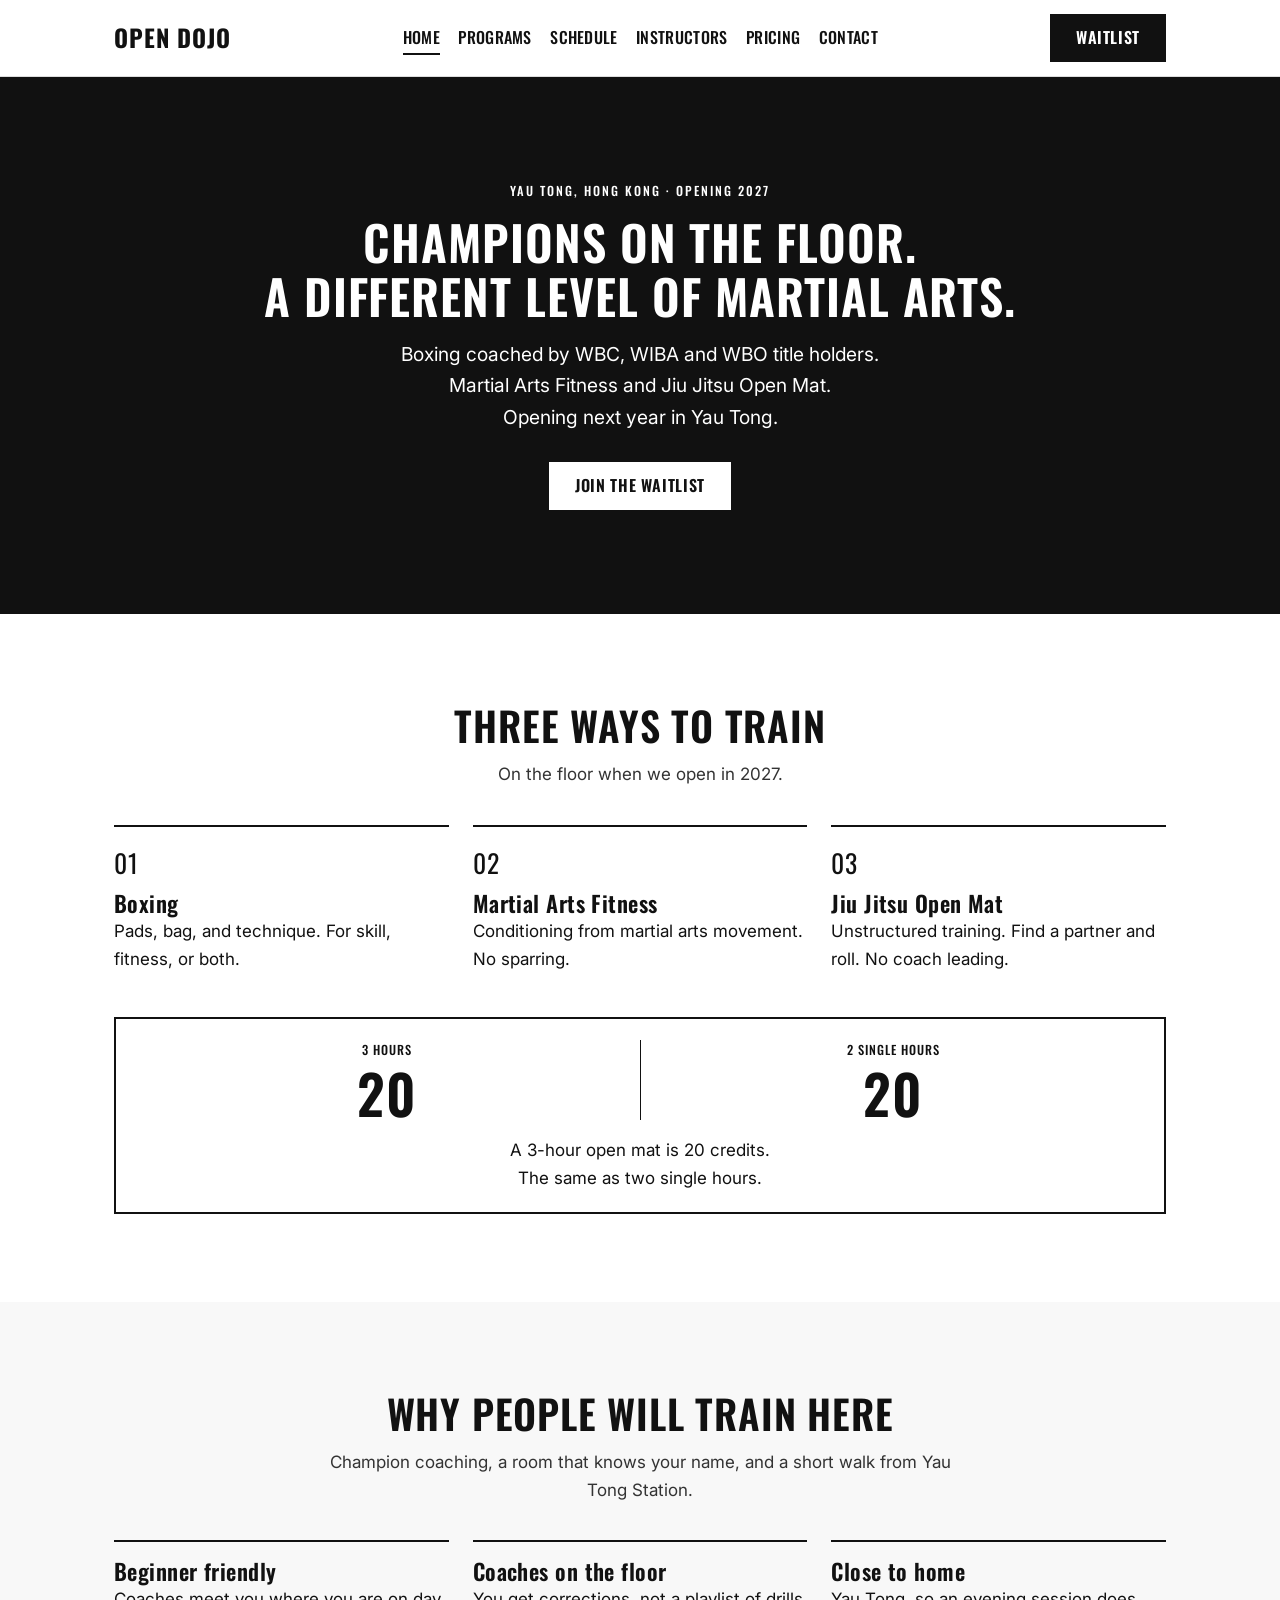
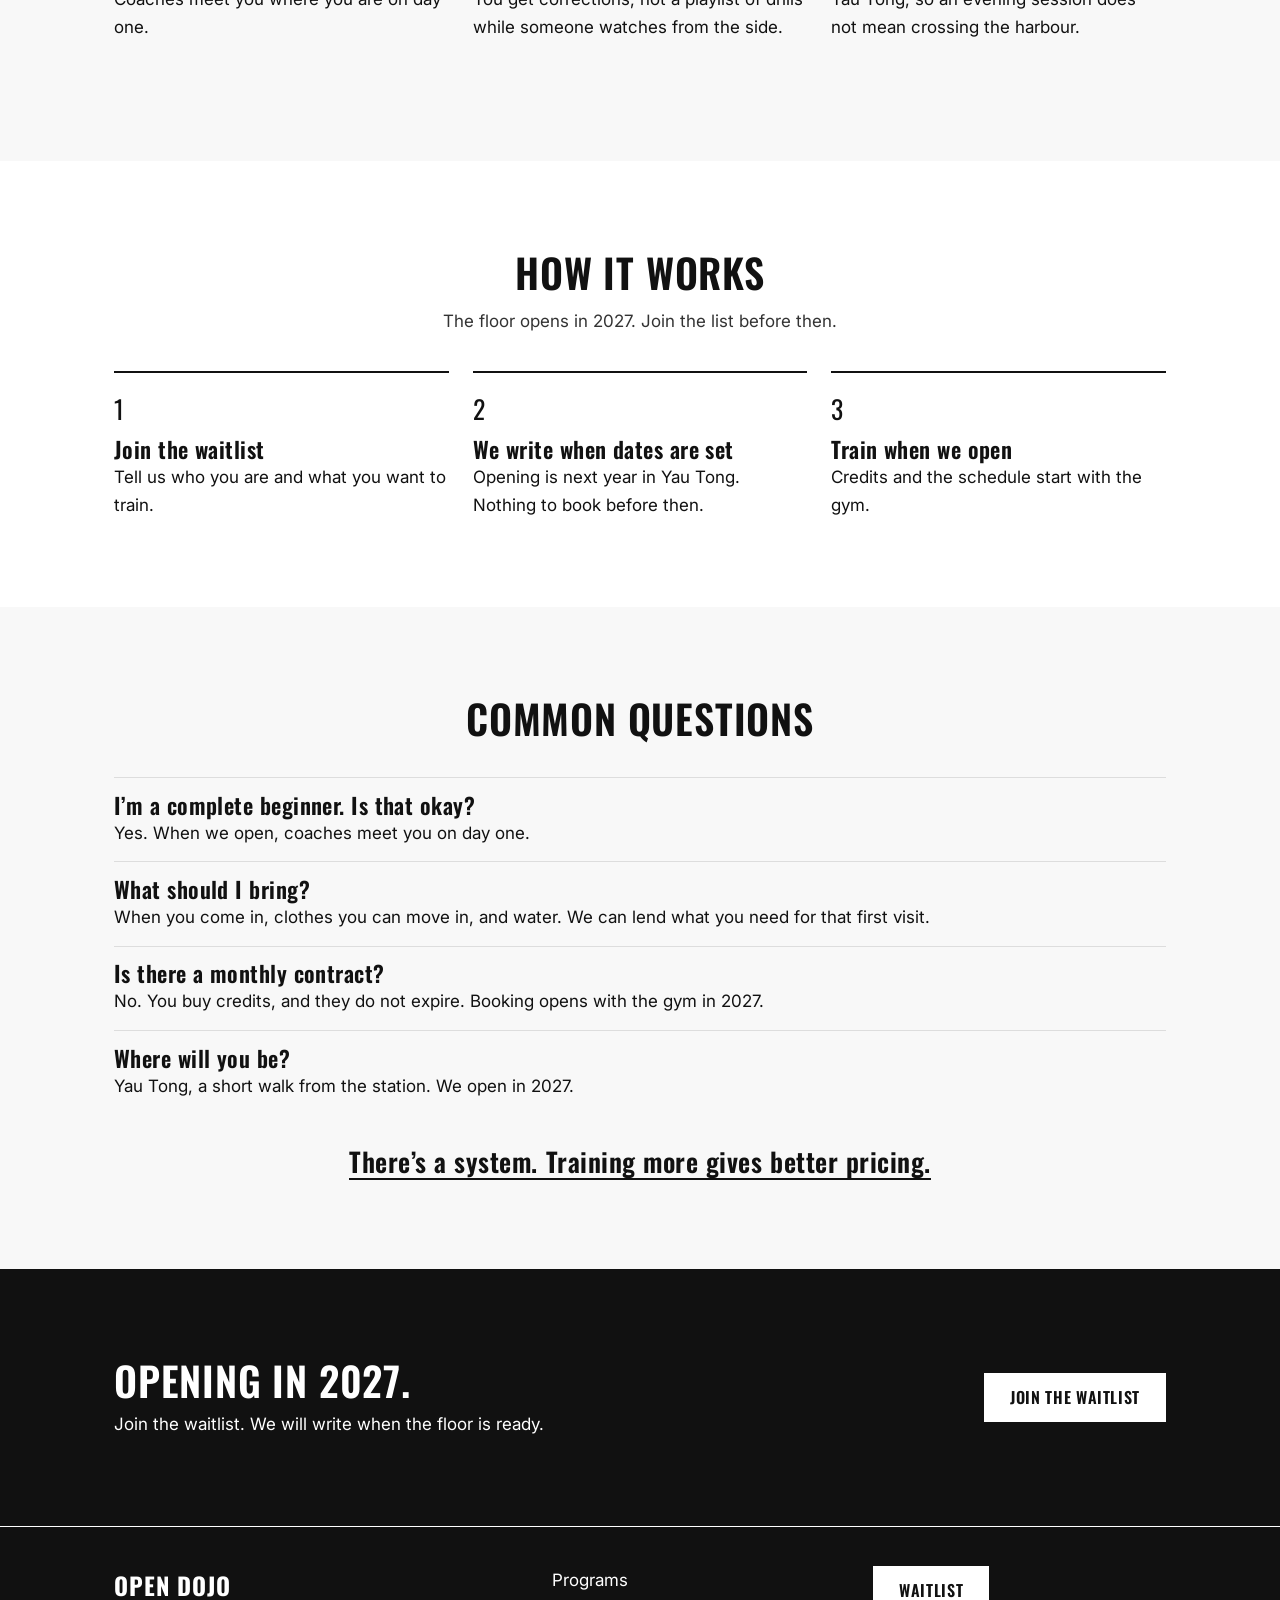
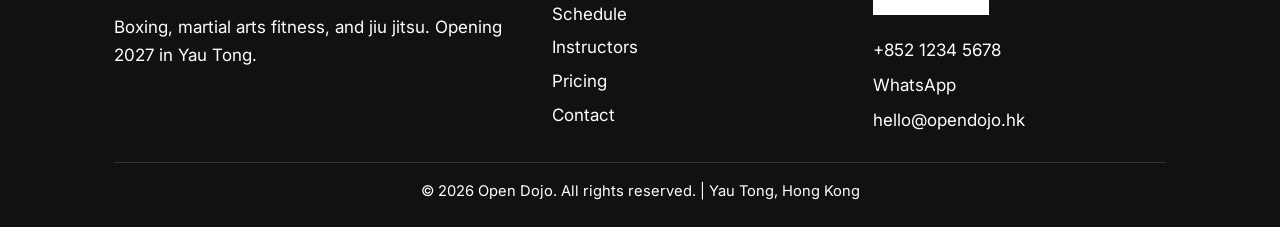
==== index.html @ 161b297d "Set the homepage to a 2027 opening and a waitlist." ====
<!DOCTYPE html>
<html lang="en">
<head>
  <meta charset="UTF-8">
  <meta name="viewport" content="width=device-width, initial-scale=1.0">
  <meta name="description" content="Open Dojo opens in Yau Tong in 2027. Boxing coached by WBC, WIBA and WBO title holders. Martial Arts Fitness and Jiu Jitsu Open Mat.">
  <title>Open Dojo | Martial Arts Gym, Yau Tong</title>
  <link rel="stylesheet" href="styles.css">
</head>
<body>
  <a class="skip" href="#main">Skip to content</a>
  <header>
    <nav aria-label="Primary">
      <a class="logo" href="index.html">Open Dojo</a>
      <input class="nav-toggle" type="checkbox" id="nav-toggle">
      <label class="nav-summary" for="nav-toggle"><span class="menu-open">Menu</span><span class="menu-close">Close</span></label>
      <a class="btn nav-cta" href="contact.html">Waitlist</a>
      <ul class="nav-links">
        <li><a href="index.html" aria-current="page">Home</a></li>
        <li><a href="programs.html">Programs</a></li>
        <li><a href="schedule.html">Schedule</a></li>
        <li><a href="instructors.html">Instructors</a></li>
        <li><a href="pricing.html">Pricing</a></li>
        <li><a href="contact.html">Contact</a></li>
      </ul>
    </nav>
  </header>
  <main id="main">
    <section class="hero">
      <div class="container">
        <p class="eyebrow">Yau Tong, Hong Kong · Opening 2027</p>
        <h1 class="hero-split"><span>Champions on the floor.</span><span>A different level of martial arts.</span></h1>
        <p class="hero-text">Boxing coached by WBC, WIBA and WBO title holders.<br>Martial Arts Fitness and Jiu Jitsu Open Mat.<br>Opening next year in Yau Tong.</p>
        <a class="btn btn-light" href="contact.html">Join the Waitlist</a>
      </div>
    </section>

    <section id="who-we-train">
      <div class="container">
        <div class="section-head">
          <h2>Three Ways to Train</h2>
          <p class="lede">On the floor when we open in 2027.</p>
        </div>
        <div class="who-grid">
          <article class="who">
            <span class="who-num">01</span>
            <h3>Boxing</h3>
            <p>Pads, bag, and technique. For skill, fitness, or both.</p>
          </article>
          <article class="who">
            <span class="who-num">02</span>
            <h3>Martial Arts Fitness</h3>
            <p>Conditioning from martial arts movement. No sparring.</p>
          </article>
          <article class="who">
            <span class="who-num">03</span>
            <h3>Jiu Jitsu Open Mat</h3>
            <p>Unstructured training. Find a partner and roll. No coach leading.</p>
          </article>
        </div>
        <aside class="insight">
          <div class="insight-pair">
            <p><span>3 hours</span><strong>20</strong></p>
            <p><span>2 single hours</span><strong>20</strong></p>
          </div>
          <p class="insight-line">A 3-hour open mat is 20 credits.<br>The same as two single hours.</p>
        </aside>
      </div>
    </section>

    <section class="band">
      <div class="container">
        <div class="section-head">
          <h2>Why People Will Train Here</h2>
          <p class="lede">Champion coaching, a room that knows your name, and a short walk from Yau Tong Station.</p>
        </div>
        <div class="reasons">
          <article class="reason">
            <h3>Beginner friendly</h3>
            <p>Coaches meet you where you are on day one.</p>
          </article>
          <article class="reason">
            <h3>Coaches on the floor</h3>
            <p>You get corrections, not a playlist of drills while someone watches from the side.</p>
          </article>
          <article class="reason">
            <h3>Close to home</h3>
            <p>Yau Tong, so an evening session does not mean crossing the harbour.</p>
          </article>
        </div>
      </div>
    </section>

    <section>
      <div class="container">
        <div class="section-head">
          <h2>How It Works</h2>
          <p class="lede">The floor opens in 2027. Join the list before then.</p>
        </div>
        <div class="who-grid">
          <article class="who">
            <span class="who-num">1</span>
            <h3>Join the waitlist</h3>
            <p>Tell us who you are and what you want to train.</p>
          </article>
          <article class="who">
            <span class="who-num">2</span>
            <h3>We write when dates are set</h3>
            <p>Opening is next year in Yau Tong. Nothing to book before then.</p>
          </article>
          <article class="who">
            <span class="who-num">3</span>
            <h3>Train when we open</h3>
            <p>Credits and the schedule start with the gym.</p>
          </article>
        </div>
      </div>
    </section>

    <section class="band">
      <div class="container">
        <div class="section-head">
          <h2>Common Questions</h2>
        </div>
        <div class="policy">
          <div>
            <h3>I’m a complete beginner. Is that okay?</h3>
            <p>Yes. When we open, coaches meet you on day one.</p>
          </div>
          <div>
            <h3>What should I bring?</h3>
            <p>When you come in, clothes you can move in, and water. We can lend what you need for that first visit.</p>
          </div>
          <div>
            <h3>Is there a monthly contract?</h3>
            <p>No. You buy credits, and they do not expire. Booking opens with the gym in 2027.</p>
          </div>
          <div>
            <h3>Where will you be?</h3>
            <p>Yau Tong, a short walk from the station. We open in 2027.</p>
          </div>
        </div>
        <p class="pricing-bridge"><a href="pricing.html">There’s a system. Training more gives better pricing.</a></p>
      </div>
    </section>

    <section class="cta-band">
      <div class="container cta-band-inner">
        <div>
          <h2>Opening in 2027.</h2>
          <p>Join the waitlist. We will write when the floor is ready.</p>
        </div>
        <div class="cta-actions">
          <a class="btn btn-light" href="contact.html">Join the Waitlist</a>
        </div>
      </div>
    </section>

  </main>
  <footer>
    <div class="container">
      <div class="footer-inner">
        <div class="footer-brand">
          <a class="logo" href="index.html">Open Dojo</a>
          <p>Boxing, martial arts fitness, and jiu jitsu. Opening 2027 in Yau Tong.</p>
        </div>
        <ul class="footer-links">
          <li><a href="programs.html">Programs</a></li>
          <li><a href="schedule.html">Schedule</a></li>
          <li><a href="instructors.html">Instructors</a></li>
          <li><a href="pricing.html">Pricing</a></li>
          <li><a href="contact.html">Contact</a></li>
        </ul>
        <div class="footer-contact">
          <a class="btn btn-light" href="contact.html">Waitlist</a>
          <p><a href="tel:+85212345678">+852 1234 5678</a></p>
          <p><a href="https://wa.me/85212345678">WhatsApp</a></p>
          <p><a href="mailto:hello@opendojo.hk">hello@opendojo.hk</a></p>
        </div>
      </div>
      <p class="footer-legal">&copy; 2026 Open Dojo. All rights reserved. | Yau Tong, Hong Kong</p>
    </div>
  </footer>
</body>
</html>
---- styles.css ----
/* Open Dojo - Black & White Martial Arts Gym */

@import url('https://fonts.googleapis.com/css2?family=Oswald:wght@400;500;600;700&family=Inter:wght@400;500;600&display=swap');

:root {
  --ink: #111111;
  --paper: #ffffff;
  --muted: #333333;
  --line: #dddddd;
  --wash: #f8f8f8;
  --max: 1100px;
  --pad: 1.25rem;
  --section: 4rem;
}

* {
  margin: 0;
  padding: 0;
  box-sizing: border-box;
}

html {
  color-scheme: light;
  scroll-behavior: smooth;
}

body {
  font-family: 'Inter', system-ui, sans-serif;
  color: var(--ink);
  background: var(--paper);
  line-height: 1.65;
  font-size: 1.0625rem;
}

img {
  max-width: 100%;
  height: auto;
  display: block;
}

[id] {
  scroll-margin-top: 6rem;
}

h1, h2, h3, h4, .logo, .nav-links a, .btn, .eyebrow, .price, .nav-summary {
  font-family: 'Oswald', sans-serif;
  font-weight: 600;
  letter-spacing: 0.02em;
}

h1 {
  font-size: clamp(2.4rem, 8vw, 4.25rem);
  line-height: 1.02;
  text-transform: uppercase;
}

h2 {
  font-size: clamp(1.8rem, 4vw, 2.5rem);
  line-height: 1.15;
  text-transform: uppercase;
}

h3 {
  font-size: 1.4rem;
  line-height: 1.25;
}

p + p {
  margin-top: 0.75rem;
}

a {
  color: var(--ink);
  text-decoration: none;
  text-underline-offset: 0.15em;
}

a:hover {
  text-decoration: underline;
}

:focus-visible {
  outline: 2px solid var(--ink);
  outline-offset: 3px;
}

.hero :focus-visible,
.page-hero :focus-visible,
.cta-band :focus-visible,
.card-feature :focus-visible,
footer :focus-visible {
  outline-color: var(--paper);
}

::selection {
  background: var(--ink);
  color: var(--paper);
}

.skip {
  position: absolute;
  left: var(--pad);
  top: 0.5rem;
  background: var(--paper);
  color: var(--ink);
  padding: 0.5rem 0.75rem;
  z-index: 200;
  transform: translateY(-150%);
}

.skip:focus {
  transform: none;
}

.container {
  max-width: var(--max);
  margin: 0 auto;
  padding: 0 var(--pad);
}

/* Header and navigation */

header {
  background: var(--paper);
  border-bottom: 1px solid var(--line);
  position: sticky;
  top: 0;
  z-index: 100;
}

nav {
  max-width: var(--max);
  margin: 0 auto;
  display: flex;
  flex-wrap: wrap;
  align-items: center;
  gap: 0.75rem 1rem;
  padding: 0.85rem var(--pad);
}

.logo {
  font-size: 1.35rem;
  font-weight: 700;
  text-transform: uppercase;
  letter-spacing: 0.04em;
  margin-right: auto;
}

.logo:hover {
  text-decoration: none;
}

.nav-toggle {
  position: absolute;
  width: 1px;
  height: 1px;
  overflow: hidden;
  clip: rect(0 0 0 0);
}

.nav-summary {
  display: inline-flex;
  align-items: center;
  justify-content: center;
  flex-shrink: 0;
  min-height: 2.75rem;
  padding: 0.4rem 0.8rem;
  border: 2px solid var(--ink);
  text-transform: uppercase;
  letter-spacing: 0.06em;
  cursor: pointer;
  font-size: 0.95rem;
}

.menu-close {
  display: none;
}

.nav-toggle:checked + .nav-summary .menu-open {
  display: none;
}

.nav-toggle:checked + .nav-summary .menu-close {
  display: inline;
}

.nav-toggle:focus-visible + .nav-summary {
  outline: 2px solid var(--ink);
  outline-offset: 3px;
}

.nav-cta {
  flex: 1 0 100%;
  text-align: center;
}

.nav-links {
  display: none;
  flex-basis: 100%;
  flex-direction: column;
  gap: 0.15rem;
  list-style: none;
  padding-top: 0.35rem;
  border-top: 1px solid var(--line);
}

.nav-toggle:checked ~ .nav-links {
  display: flex;
}

.nav-links a {
  display: block;
  padding: 0.55rem 0;
  font-size: 1rem;
  font-weight: 500;
  text-transform: uppercase;
  border-bottom: 2px solid transparent;
}

.nav-links a:hover {
  text-decoration: none;
  border-bottom-color: var(--ink);
}

.nav-links a[aria-current="page"] {
  border-bottom-color: var(--ink);
}

/* Buttons */

.btn {
  display: inline-block;
  background: var(--ink);
  color: var(--paper);
  padding: 0.8rem 1.5rem;
  text-transform: uppercase;
  font-size: 1rem;
  font-weight: 600;
  letter-spacing: 0.04em;
  border: 2px solid var(--ink);
  cursor: pointer;
  text-align: center;
  line-height: 1.2;
  transition: background 0.2s, color 0.2s;
}

.btn:hover {
  background: #333333;
  color: var(--paper);
  text-decoration: none;
}

.btn-outline {
  background: transparent;
  color: var(--ink);
  border: 2px solid var(--ink);
}

.btn-outline:hover {
  background: var(--ink);
  color: var(--paper);
}

.btn-light {
  background: var(--paper);
  color: var(--ink);
  border-color: var(--paper);
}

.btn-light:hover {
  background: #e6e6e6;
  color: var(--ink);
}

/* Heroes and sections */

.eyebrow {
  font-weight: 500;
  letter-spacing: 0.16em;
  text-transform: uppercase;
  font-size: 0.78rem;
  margin-bottom: 0.75rem;
}

.lede {
  max-width: 40rem;
  color: var(--muted);
}

.hero .lede,
.page-hero .lede,
.cta-band .lede {
  color: var(--paper);
}

.hero {
  background: var(--ink);
  color: var(--paper);
  padding: 4.5rem 0;
  text-align: center;
}

.hero h1 {
  margin-bottom: 1rem;
}

.hero h1.hero-split {
  font-size: min(3rem, calc((100vw - 4rem) / 20.6));
  line-height: 1.12;
}

.hero h1.hero-split span {
  display: block;
  white-space: nowrap;
}

.hero .eyebrow {
  font-size: 0.78rem;
  margin-bottom: 0.85rem;
}

.hero-text {
  font-size: 1.2rem;
  max-width: 38rem;
  margin: 0 auto 1.75rem;
}

.page-hero {
  background: var(--ink);
  color: var(--paper);
  padding: 3.25rem 0 2.75rem;
  text-align: center;
}

.page-hero h1 {
  font-size: clamp(2.1rem, 6vw, 3.5rem);
  margin-bottom: 0.85rem;
}

.page-hero h1.hero-split {
  font-size: min(3.25rem, calc((100vw - 3.5rem) / 19));
  line-height: 1.16;
}

.page-hero h1.hero-split span {
  display: block;
  white-space: nowrap;
}

.page-hero .lede {
  margin: 0 auto 1.5rem;
  font-size: 1.125rem;
}

.page-hero a.btn-light,
.hero a.btn-light,
.cta-band a.btn-light,
.card-feature a.btn-light,
footer a.btn-light {
  color: var(--ink);
}

.jump {
  display: flex;
  flex-wrap: wrap;
  justify-content: center;
  gap: 0.55rem 1.25rem;
}

.jump a {
  color: var(--paper);
  font-family: 'Oswald', sans-serif;
  font-weight: 500;
  text-transform: uppercase;
  letter-spacing: 0.08em;
  font-size: 0.92rem;
  border-bottom: 2px solid var(--paper);
}

.page-hero .jump {
  margin-top: 1.5rem;
}

.jump a:hover {
  text-decoration: none;
}

section {
  padding: var(--section) 0;
}

.section-head {
  text-align: center;
  margin-bottom: 2.25rem;
}

.section-head h2 {
  margin-bottom: 0.75rem;
}

.section-head .lede {
  margin-left: auto;
  margin-right: auto;
}

.band {
  background: var(--wash);
}

/* Cards */

.cards {
  display: grid;
  grid-template-columns: 1fr;
  gap: 1.25rem;
}

.card {
  display: flex;
  flex-direction: column;
  align-items: flex-start;
  gap: 0.75rem;
  border: 1px solid var(--line);
  padding: 1.5rem;
  background: var(--paper);
  transition: border-color 0.2s;
}

.card:hover {
  border-color: var(--ink);
}

.card h3,
.card p,
.card ul {
  margin: 0;
}

.card ul {
  padding-left: 1.1rem;
  display: grid;
  gap: 0.35rem;
}

.card .btn {
  margin-top: auto;
}

.card-meta {
  color: var(--muted);
  font-size: 0.95rem;
}

.card-feature {
  background: var(--ink);
  color: var(--paper);
  border-color: var(--ink);
}

.card-feature .card-meta,
.card-feature p,
.card-feature li {
  color: var(--paper);
}

.text-link {
  font-family: 'Oswald', sans-serif;
  font-weight: 500;
  text-transform: uppercase;
  letter-spacing: 0.06em;
  font-size: 0.92rem;
  border-bottom: 2px solid var(--ink);
}

.text-link:hover {
  text-decoration: none;
}

.center-link {
  text-align: center;
  margin-top: 1.75rem;
}

.insight {
  margin-top: 2.75rem;
  border: 2px solid var(--ink);
  background: var(--paper);
  text-align: center;
  padding: 1.35rem 1.15rem 1.25rem;
}

.insight-pair {
  display: grid;
  grid-template-columns: 1fr 1fr;
  margin-bottom: 1rem;
}

.insight-pair p {
  margin: 0;
  padding: 0 0.5rem;
}

.insight-pair p + p {
  margin-top: 0;
  border-left: 1px solid var(--ink);
}

.insight-pair span {
  display: block;
  font-family: 'Oswald', sans-serif;
  font-weight: 500;
  letter-spacing: 0.08em;
  text-transform: uppercase;
  font-size: 0.78rem;
}

.insight-pair strong {
  display: block;
  margin-top: 0.3rem;
  font-family: 'Oswald', sans-serif;
  font-weight: 600;
  font-size: clamp(2.4rem, 6vw, 3.4rem);
  line-height: 1;
  letter-spacing: 0.02em;
}

.insight-line {
  margin: 0 auto;
  max-width: 36rem;
}

.pricing-bridge {
  text-align: center;
  margin: 2.75rem 0 0;
}

.pricing-bridge a {
  color: inherit;
  font-family: 'Oswald', sans-serif;
  font-weight: 600;
  font-size: clamp(1.2rem, 2.5vw, 1.65rem);
  letter-spacing: 0.02em;
  line-height: 1.35;
  text-decoration: underline;
  text-decoration-thickness: 2px;
  text-underline-offset: 0.18em;
}

.pricing-bridge a:hover {
  text-decoration: none;
}

/* Who we train and reasons */

.who-grid,
.reasons,
.extras {
  display: grid;
  grid-template-columns: 1fr;
  gap: 1.5rem;
}

.extras {
  margin-top: 2.5rem;
}

.who,
.reason,
.extra {
  border-top: 2px solid var(--ink);
  padding-top: 0.9rem;
  text-align: left;
}

.who-num {
  display: block;
  font-family: 'Oswald', sans-serif;
  font-size: 1.6rem;
  letter-spacing: 0.04em;
  margin-bottom: 0.35rem;
}

.reasons {
  margin-bottom: 2rem;
}

.band .section-head,
.band .center-link,
.cta-band {
  text-align: center;
}

.cta-band {
  background: var(--ink);
  color: var(--paper);
}

.cta-band-inner {
  display: flex;
  flex-direction: column;
  align-items: flex-start;
  gap: 1.25rem;
  text-align: left;
}

.cta-band h2 {
  margin-bottom: 0.45rem;
}

.cta-actions {
  display: flex;
  flex-wrap: wrap;
  gap: 0.75rem;
}

/* Schedule */

.table-scroll {
  overflow-x: auto;
  -webkit-overflow-scrolling: touch;
  border: 1px solid var(--ink);
}

.schedule {
  width: 100%;
  min-width: 58rem;
  border-collapse: collapse;
  background: var(--paper);
}

.schedule caption,
.visually-hidden {
  position: absolute;
  width: 1px;
  height: 1px;
  overflow: hidden;
  clip: rect(0 0 0 0);
}

.schedule th,
.schedule td {
  border: 1px solid var(--ink);
  padding: 0.55rem 0.65rem;
  text-align: center;
  vertical-align: middle;
}

.schedule thead th {
  background: var(--ink);
  color: var(--paper);
  font-family: 'Oswald', sans-serif;
  font-weight: 500;
  font-size: 0.82rem;
  letter-spacing: 0.08em;
  text-transform: uppercase;
}

.schedule tbody th {
  background: var(--ink);
  color: var(--paper);
  font-family: 'Oswald', sans-serif;
  font-weight: 500;
  font-size: 0.92rem;
  letter-spacing: 0.03em;
  text-align: left;
  white-space: nowrap;
}

.schedule tbody tr:nth-child(even) td.is-empty {
  background: var(--wash);
}

.schedule td.is-openmat,
.swatch.is-openmat {
  background: var(--ink);
  color: var(--paper);
}

.schedule td.is-openmat {
  box-shadow: inset 0 0 0 1px #fff;
}

.schedule td.is-boxing,
.swatch.is-boxing {
  background: #5e5e5e;
  color: var(--paper);
}

.schedule td.is-fitness,
.swatch.is-fitness {
  background: #e4e4e4;
  color: var(--ink);
}

.schedule thead th:first-child,
.schedule tbody th {
  position: sticky;
  left: 0;
  z-index: 1;
  box-shadow: 1px 0 0 var(--ink);
}

.schedule td {
  min-width: 6.75rem;
}

.class-name {
  display: block;
  font-family: 'Oswald', sans-serif;
  font-weight: 600;
  font-size: 0.92rem;
  letter-spacing: 0.03em;
  line-height: 1.25;
  text-transform: uppercase;
}

.class-time {
  display: block;
  margin-top: 0.25rem;
  font-size: 0.85rem;
}

.schedule-key {
  display: flex;
  flex-wrap: wrap;
  gap: 0.45rem 1.5rem;
  list-style: none;
  margin-top: 1rem;
}

.schedule-key .swatch {
  display: inline-block;
  width: 0.9rem;
  height: 0.9rem;
  margin-right: 0.45rem;
  border: 1px solid var(--ink);
  vertical-align: -0.15rem;
}

.schedule-key strong {
  font-family: 'Oswald', sans-serif;
  font-weight: 600;
  letter-spacing: 0.03em;
  text-transform: uppercase;
  margin-right: 0.35rem;
}

.fine {
  margin-top: 1rem;
  color: var(--muted);
  font-size: 0.95rem;
}

@media (min-width: 48rem) {
  .swipe-hint {
    display: none;
  }
}

/* Pricing */

.price {
  font-size: clamp(2rem, 4vw, 2.6rem);
  line-height: 1;
  letter-spacing: 0.02em;
}

.price-term {
  font-family: 'Inter', sans-serif;
  font-size: 1rem;
  font-weight: 400;
  letter-spacing: 0;
}

.trial-banner {
  border: 2px solid var(--ink);
  padding: 1rem 1.15rem;
  text-align: center;
  font-family: 'Oswald', sans-serif;
  font-weight: 600;
  text-transform: uppercase;
  letter-spacing: 0.06em;
  margin-bottom: 1.5rem;
}

.policy {
  display: grid;
  gap: 0.9rem;
  margin-top: 2rem;
}

.policy div {
  border-top: 1px solid var(--line);
  padding-top: 0.8rem;
}

.rate-block + .rate-block {
  margin-top: 4.25rem;
  padding-top: 3.25rem;
  border-top: 1px solid var(--line);
}

.rate-block h2 {
  margin-bottom: 0.4rem;
}

.rate-note {
  max-width: 40rem;
  margin-bottom: 1rem;
  color: var(--muted);
}

.rate-table {
  width: 100%;
  border-collapse: collapse;
  background: var(--paper);
}

.rate-table th,
.rate-table td {
  border: 1px solid var(--ink);
  padding: 0.85rem 0.6rem;
  text-align: center;
  vertical-align: middle;
}

.rate-table th {
  background: var(--ink);
  color: var(--paper);
  font-family: 'Oswald', sans-serif;
  font-weight: 500;
  font-size: 0.82rem;
  letter-spacing: 0.08em;
  text-transform: uppercase;
}

.rate-table td {
  font-family: 'Oswald', sans-serif;
  font-weight: 600;
  font-size: clamp(1.8rem, 4vw, 2.5rem);
  line-height: 1;
}

.rate-unit {
  display: block;
  margin-top: 0.3rem;
  font-family: 'Inter', sans-serif;
  font-size: 0.85rem;
  font-weight: 400;
  letter-spacing: 0;
  text-transform: none;
}

.rate-seq {
  display: grid;
  grid-template-columns: repeat(5, minmax(0, 1fr));
  margin: 0;
  padding: 0;
  list-style: none;
  border: 1px solid var(--ink);
  background: var(--paper);
}

.rate-seq li {
  padding: 0.85rem 0.3rem;
  text-align: center;
  border-left: 1px solid var(--ink);
}

.rate-seq li:first-child {
  border-left: none;
  background: var(--ink);
  color: var(--paper);
}

.rate-seq span {
  display: block;
  font-family: 'Oswald', sans-serif;
  font-weight: 500;
  font-size: 0.75rem;
  letter-spacing: 0.08em;
  text-transform: uppercase;
}

.rate-seq strong {
  display: block;
  margin-top: 0.3rem;
  font-family: 'Oswald', sans-serif;
  font-weight: 600;
  font-size: clamp(1.35rem, 3vw, 2.1rem);
  line-height: 1;
}

.rate-seq .rate-unit {
  font-family: 'Inter', sans-serif;
  font-size: 0.75rem;
  font-weight: 400;
  letter-spacing: 0;
  text-transform: none;
}

.worked {
  margin-top: 1.75rem;
  border: 2px solid var(--ink);
  background: var(--paper);
  padding: 1rem 1.15rem;
}

.worked h3 {
  margin-bottom: 0.35rem;
}

.worked p {
  margin: 0;
}

/* Instructors */

.monogram {
  width: 4.25rem;
  height: 4.25rem;
  background: var(--ink);
  color: var(--paper);
  display: flex;
  align-items: center;
  justify-content: center;
  font-family: 'Oswald', sans-serif;
  font-size: 1.4rem;
  letter-spacing: 0.04em;
}

.role {
  font-family: 'Oswald', sans-serif;
  font-weight: 500;
  text-transform: uppercase;
  letter-spacing: 0.08em;
  font-size: 0.85rem;
}

/* Contact */

.contact-layout {
  display: grid;
  gap: 2.5rem;
}

.trial-panel h2 {
  text-align: left;
  margin-bottom: 0.5rem;
}

address {
  font-style: normal;
}

.contact-block + .contact-block {
  margin-top: 1.5rem;
}

.contact-block h3 {
  margin-bottom: 0.4rem;
}

.hours {
  display: grid;
  grid-template-columns: 6.5rem 1fr;
  gap: 0.3rem 1rem;
}

.hours dt {
  font-family: 'Oswald', sans-serif;
  font-weight: 500;
  text-transform: uppercase;
  font-size: 0.82rem;
  letter-spacing: 0.05em;
}

.hours dd {
  margin: 0;
}

.form-grid {
  display: grid;
  gap: 1rem;
  margin: 1.25rem 0;
}

.field {
  display: flex;
  flex-direction: column;
  gap: 0.4rem;
}

.field > label {
  font-family: 'Oswald', sans-serif;
  font-weight: 500;
  letter-spacing: 0.08em;
  text-transform: uppercase;
  font-size: 0.78rem;
}

.req {
  letter-spacing: 0.04em;
}

.field input,
.field select,
.field textarea {
  width: 100%;
  border: 2px solid var(--ink);
  border-radius: 0;
  background: var(--paper);
  color: var(--ink);
  padding: 0.75rem 0.8rem;
  font: inherit;
}

.field textarea {
  resize: vertical;
  min-height: 8rem;
}

.field input::placeholder,
.field textarea::placeholder {
  color: #555555;
  opacity: 1;
}

.check label {
  display: flex;
  gap: 0.65rem;
  align-items: flex-start;
  font-family: 'Inter', system-ui, sans-serif;
  font-weight: 400;
  letter-spacing: 0;
  text-transform: none;
  font-size: 1rem;
  line-height: 1.45;
}

.check input {
  width: 1.1rem;
  height: 1.1rem;
  margin-top: 0.2rem;
  accent-color: var(--ink);
}

.trial-form .btn {
  width: 100%;
}

.form-note {
  margin-top: 0.9rem;
  color: var(--muted);
  font-size: 0.95rem;
}

/* Footer */

footer {
  background: var(--ink);
  color: var(--paper);
  padding: 2.5rem 0 1.5rem;
  box-shadow: inset 0 1px 0 #ffffff;
}

footer a {
  color: var(--paper);
}

.footer-inner {
  display: grid;
  gap: 1.75rem;
  padding-bottom: 1.75rem;
}

.footer-brand p,
.footer-contact p {
  margin-top: 0.45rem;
}

.footer-links {
  list-style: none;
  display: grid;
  gap: 0.35rem;
}

.footer-contact .btn {
  margin-bottom: 0.85rem;
}

.footer-legal {
  border-top: 1px solid #333333;
  padding-top: 1rem;
  text-align: center;
  font-size: 0.92rem;
}

/* Wider screens */

@media (min-width: 40rem) {
  :root {
    --pad: 1.5rem;
  }

  .logo {
    font-size: 1.5rem;
  }

  .cards {
    grid-template-columns: repeat(2, 1fr);
  }

  .who-grid {
    grid-template-columns: 1fr 1fr;
  }

  .form-grid {
    grid-template-columns: 1fr 1fr;
  }

  .field-full {
    grid-column: 1 / -1;
  }

  .trial-form .btn {
    width: auto;
  }
}

@media (min-width: 48rem) {
  .reasons,
  .extras {
    grid-template-columns: repeat(3, 1fr);
  }

  .cta-band-inner {
    flex-direction: row;
    align-items: center;
    justify-content: space-between;
    gap: 2rem;
  }
}

@media (min-width: 56rem) {
  .contact-layout {
    grid-template-columns: 0.85fr 1.15fr;
    align-items: start;
  }

  .contact-details {
    order: -1;
  }

  .cards.cards-3 {
    grid-template-columns: repeat(3, 1fr);
  }
}

@media (min-width: 64rem) {
  :root {
    --section: 5.5rem;
  }

  nav {
    flex-wrap: nowrap;
    justify-content: space-between;
  }

  .logo {
    margin-right: 0;
  }

  .nav-toggle,
  .nav-summary {
    display: none;
  }

  .nav-toggle:checked ~ .nav-links,
  .nav-links {
    display: flex;
    flex-direction: row;
    flex-basis: auto;
    align-items: center;
    order: 1;
    gap: 1.15rem;
    border-top: 0;
    padding-top: 0;
  }

  .nav-links a {
    padding: 0.15rem 0;
  }

  .nav-cta {
    flex: 0 0 auto;
    order: 2;
  }

  .hero {
    padding: 6.5rem 0;
  }

  .cards {
    grid-template-columns: repeat(3, 1fr);
  }

  .cards.cards-2 {
    grid-template-columns: 1fr 1fr;
  }

  .who-grid {
    grid-template-columns: repeat(3, 1fr);
  }

  .footer-inner {
    grid-template-columns: 1.4fr 1fr 1fr;
    align-items: start;
  }
}

@media (prefers-reduced-motion: reduce) {
  html {
    scroll-behavior: auto;
  }

  *,
  *::before,
  *::after {
    transition: none !important;
  }
}
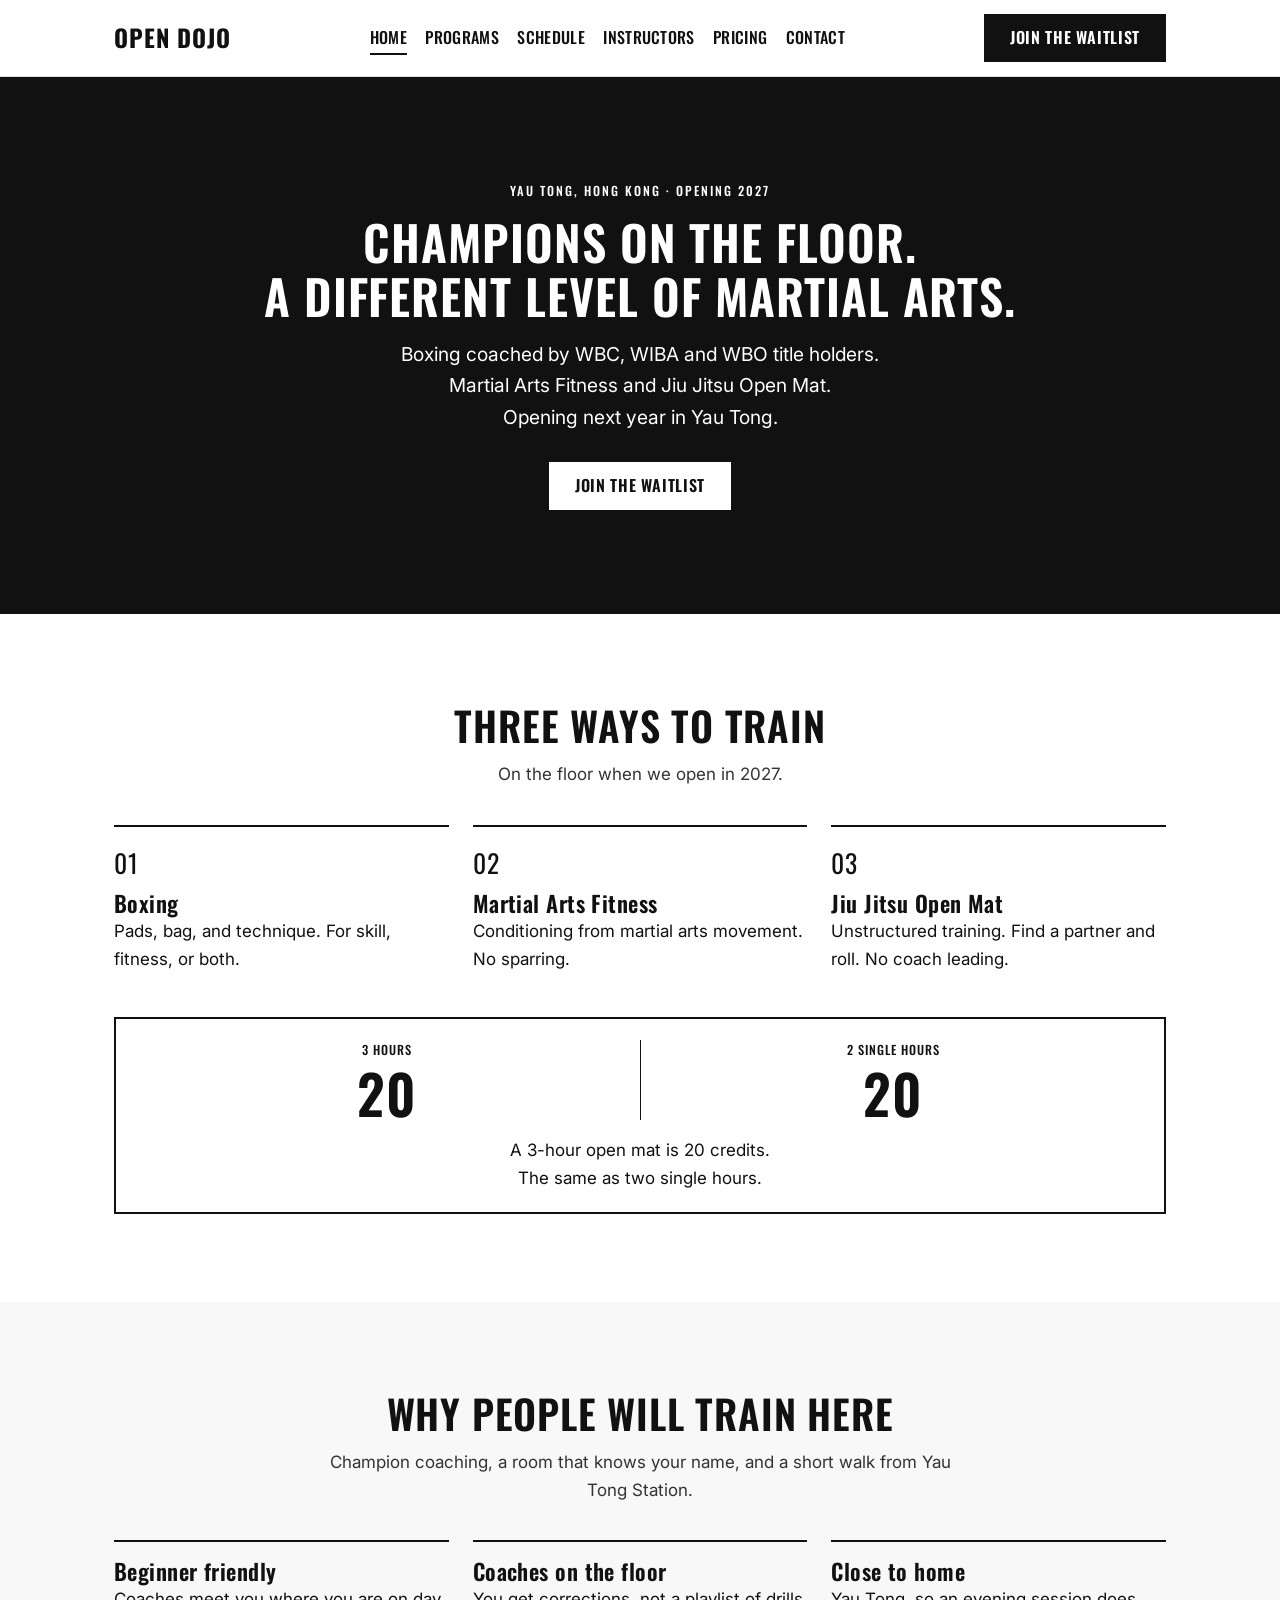
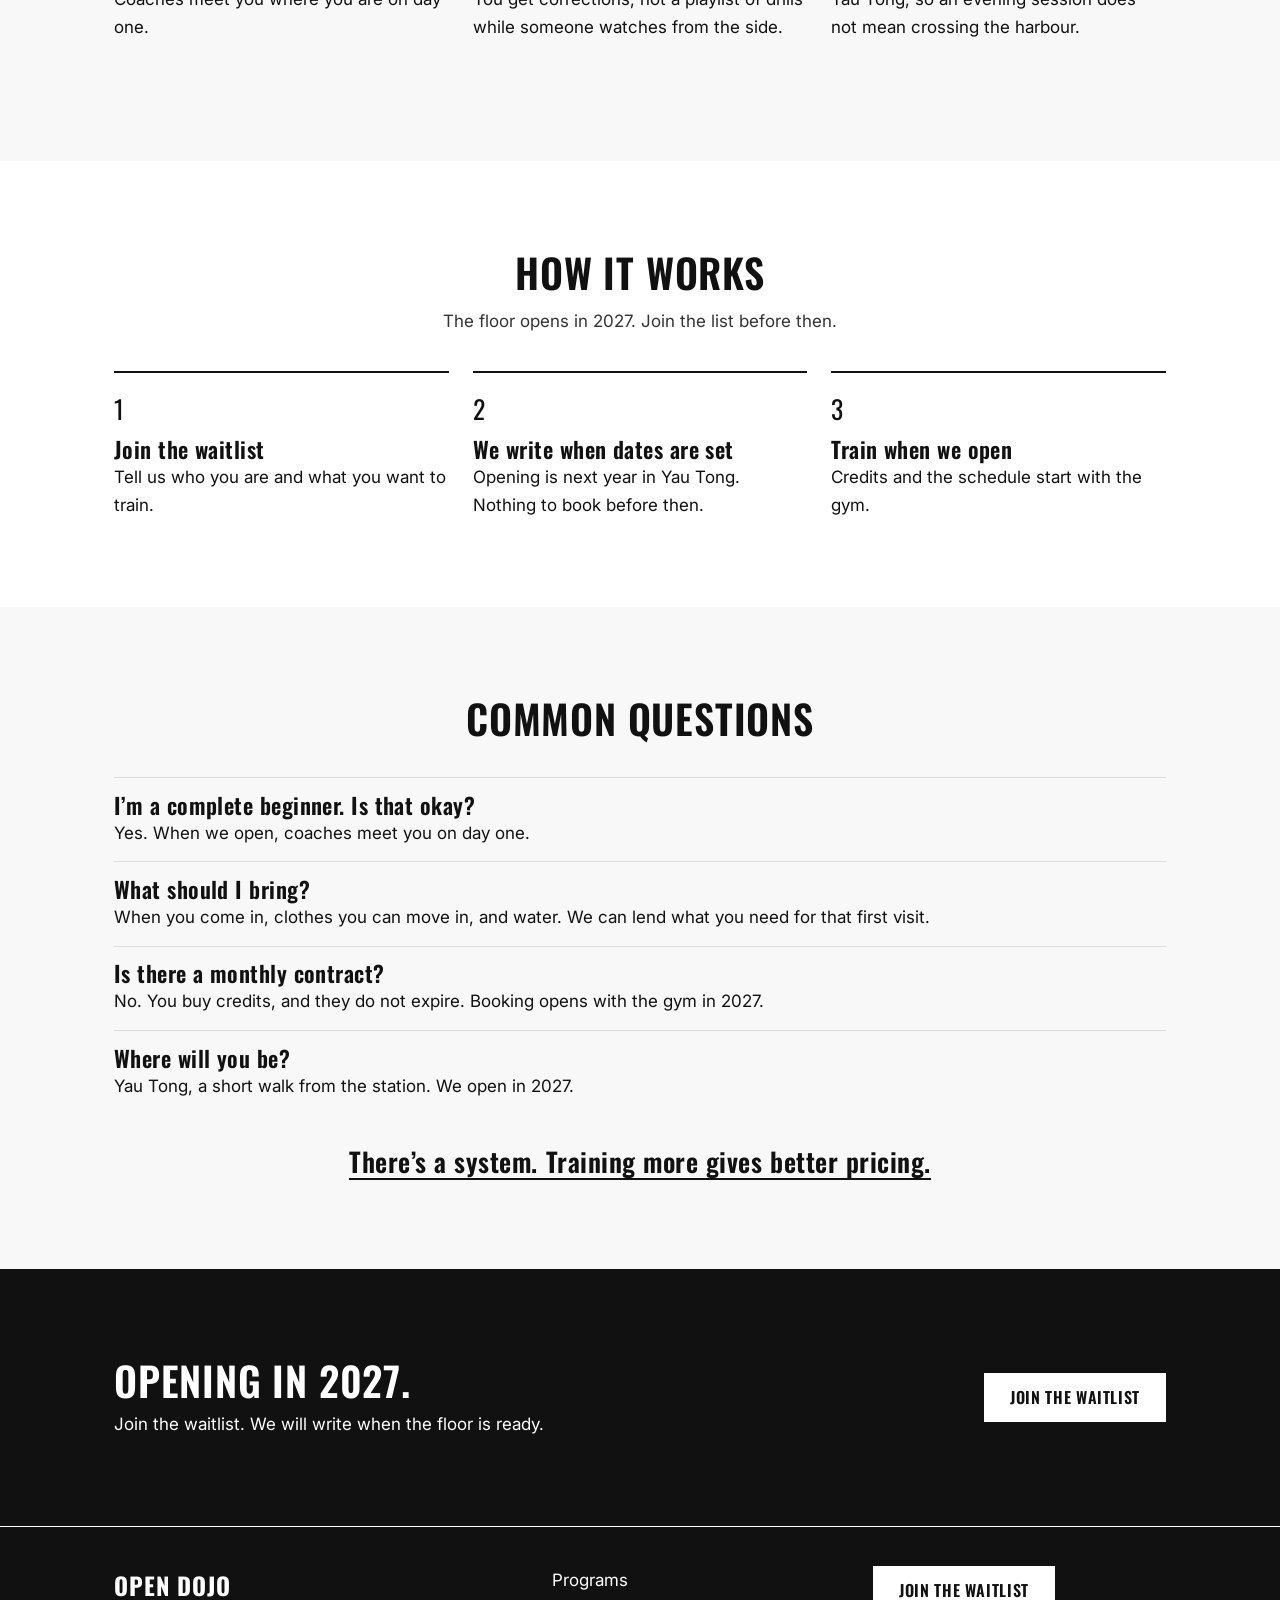
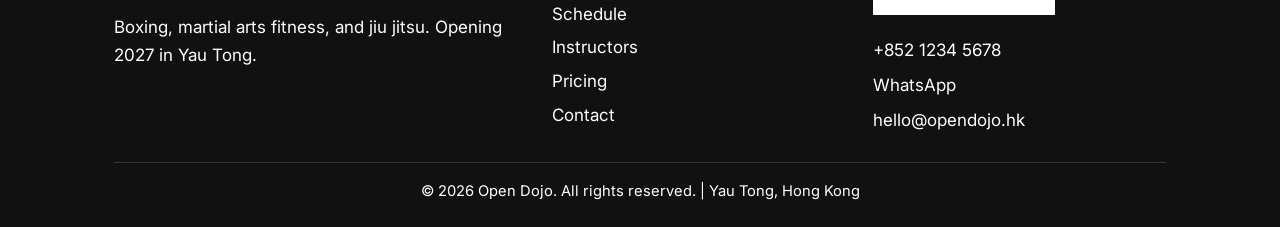
==== commit 03c26ff3: "Set the rest of the site to the 2027 waitlist." ====
--- a/index.html
+++ b/index.html
@@ -14,7 +14,7 @@
       <a class="logo" href="index.html">Open Dojo</a>
       <input class="nav-toggle" type="checkbox" id="nav-toggle">
       <label class="nav-summary" for="nav-toggle"><span class="menu-open">Menu</span><span class="menu-close">Close</span></label>
-      <a class="btn nav-cta" href="contact.html">Waitlist</a>
+      <a class="btn nav-cta" href="contact.html">Join the Waitlist</a>
       <ul class="nav-links">
         <li><a href="index.html" aria-current="page">Home</a></li>
         <li><a href="programs.html">Programs</a></li>
@@ -172,7 +172,7 @@
           <li><a href="contact.html">Contact</a></li>
         </ul>
         <div class="footer-contact">
-          <a class="btn btn-light" href="contact.html">Waitlist</a>
+          <a class="btn btn-light" href="contact.html">Join the Waitlist</a>
           <p><a href="tel:+85212345678">+852 1234 5678</a></p>
           <p><a href="https://wa.me/85212345678">WhatsApp</a></p>
           <p><a href="mailto:hello@opendojo.hk">hello@opendojo.hk</a></p>
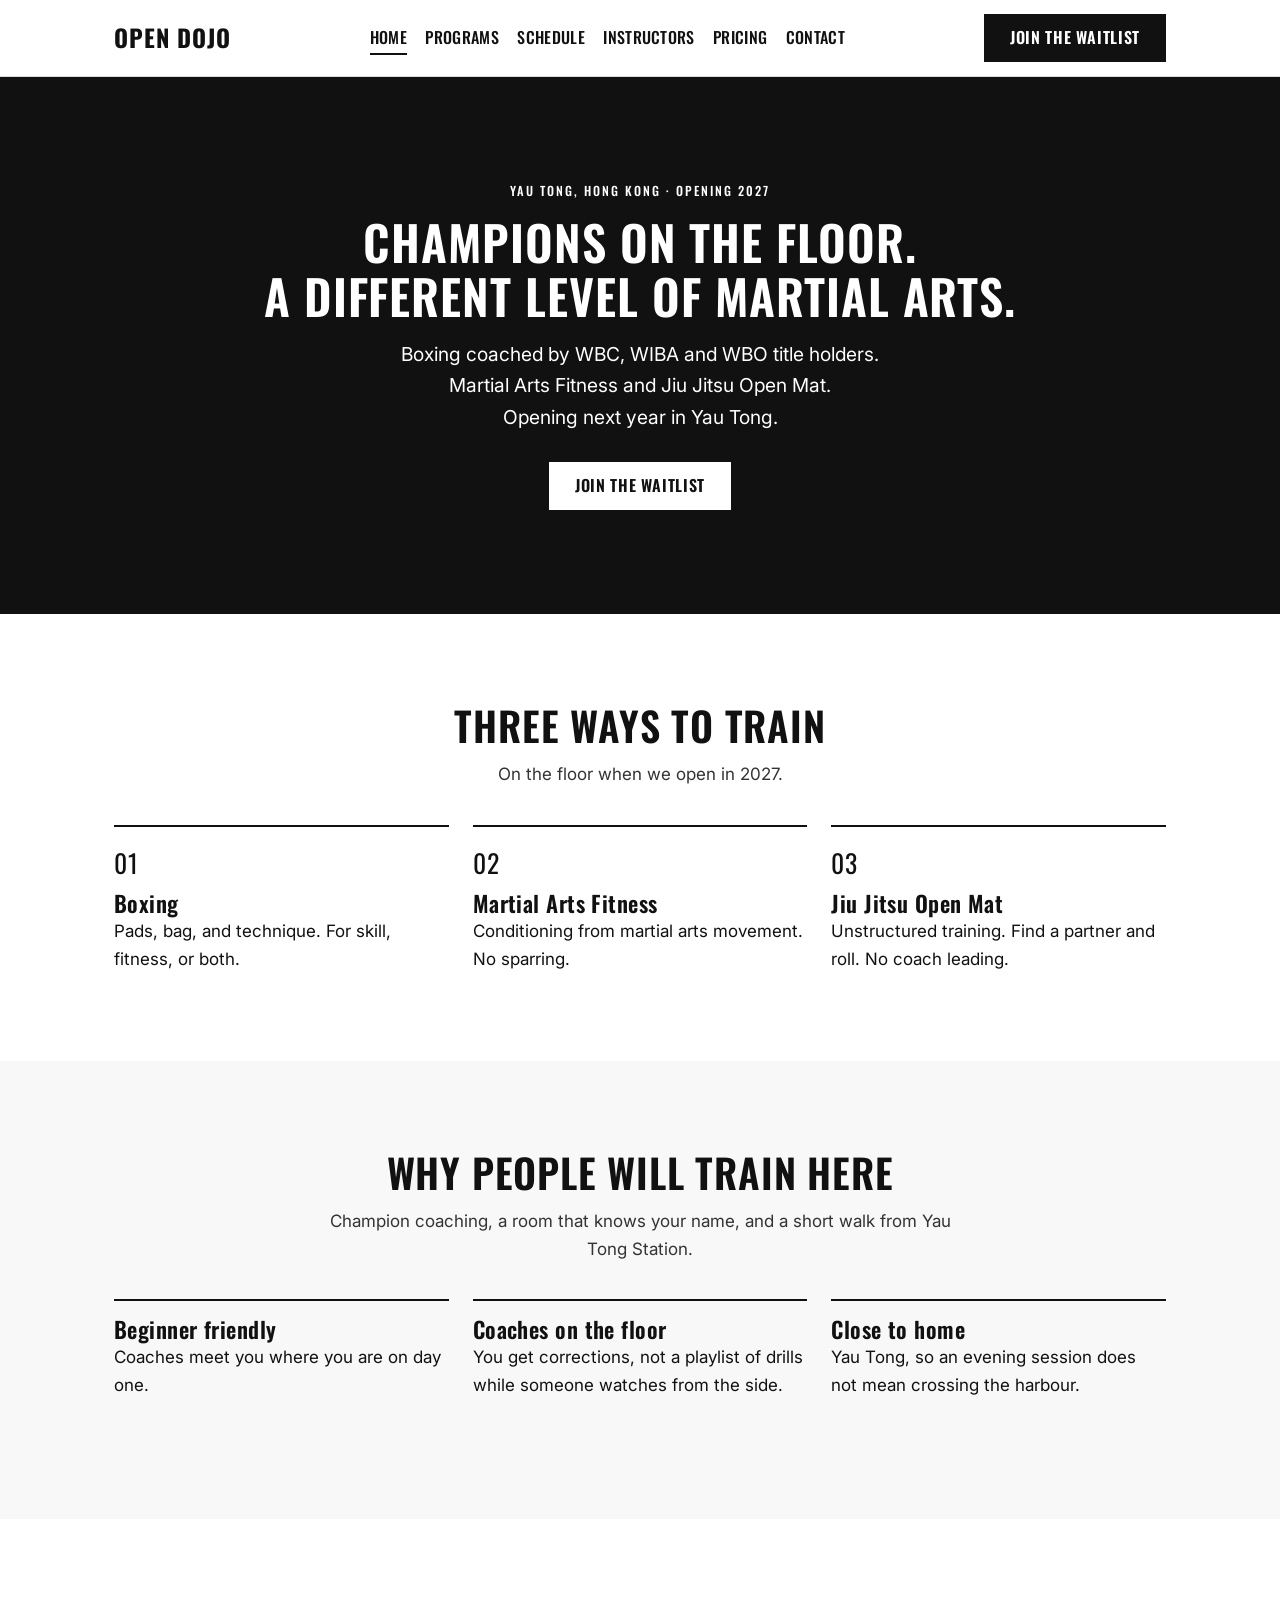
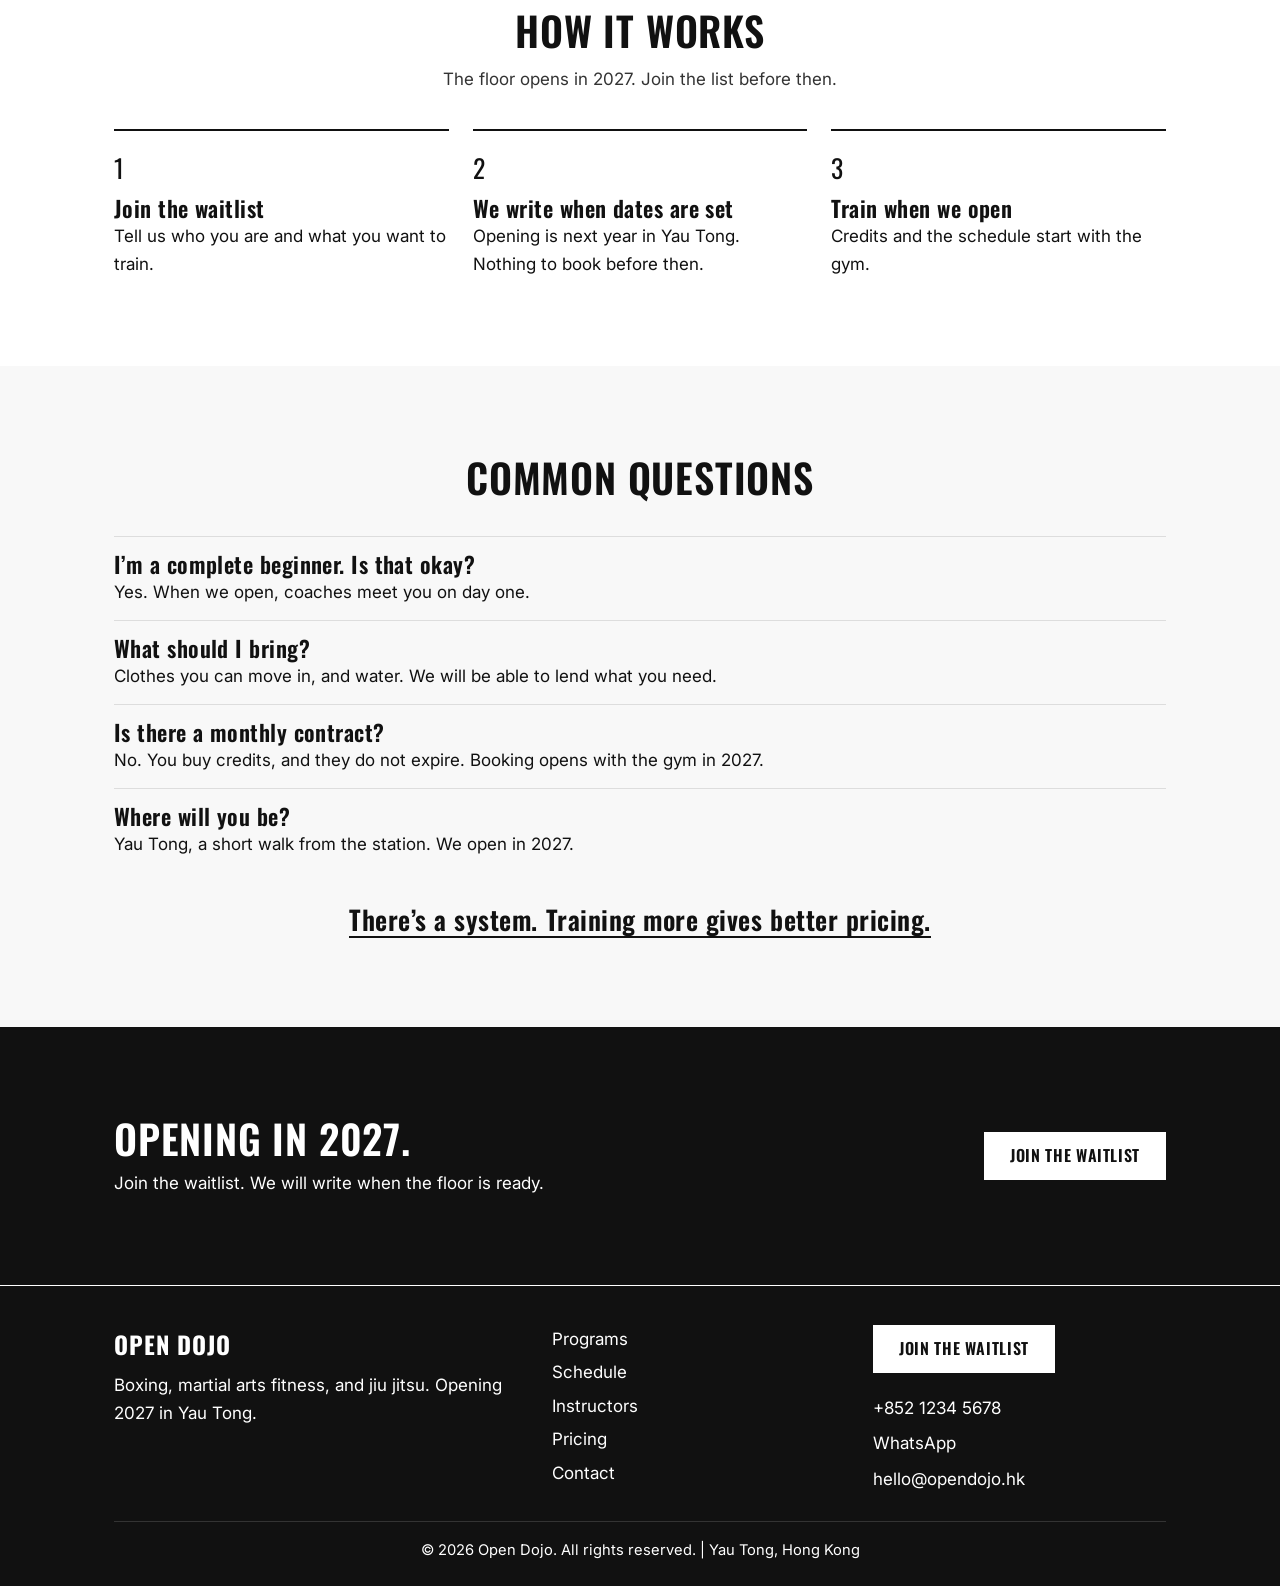
==== commit 47a0b5f0: "Soften pre-launch copy and drop the homepage credit box." ====
--- a/index.html
+++ b/index.html
@@ -58,13 +58,6 @@
             <p>Unstructured training. Find a partner and roll. No coach leading.</p>
           </article>
         </div>
-        <aside class="insight">
-          <div class="insight-pair">
-            <p><span>3 hours</span><strong>20</strong></p>
-            <p><span>2 single hours</span><strong>20</strong></p>
-          </div>
-          <p class="insight-line">A 3-hour open mat is 20 credits.<br>The same as two single hours.</p>
-        </aside>
       </div>
     </section>
 
@@ -129,7 +122,7 @@
           </div>
           <div>
             <h3>What should I bring?</h3>
-            <p>When you come in, clothes you can move in, and water. We can lend what you need for that first visit.</p>
+            <p>Clothes you can move in, and water. We will be able to lend what you need.</p>
           </div>
           <div>
             <h3>Is there a monthly contract?</h3>
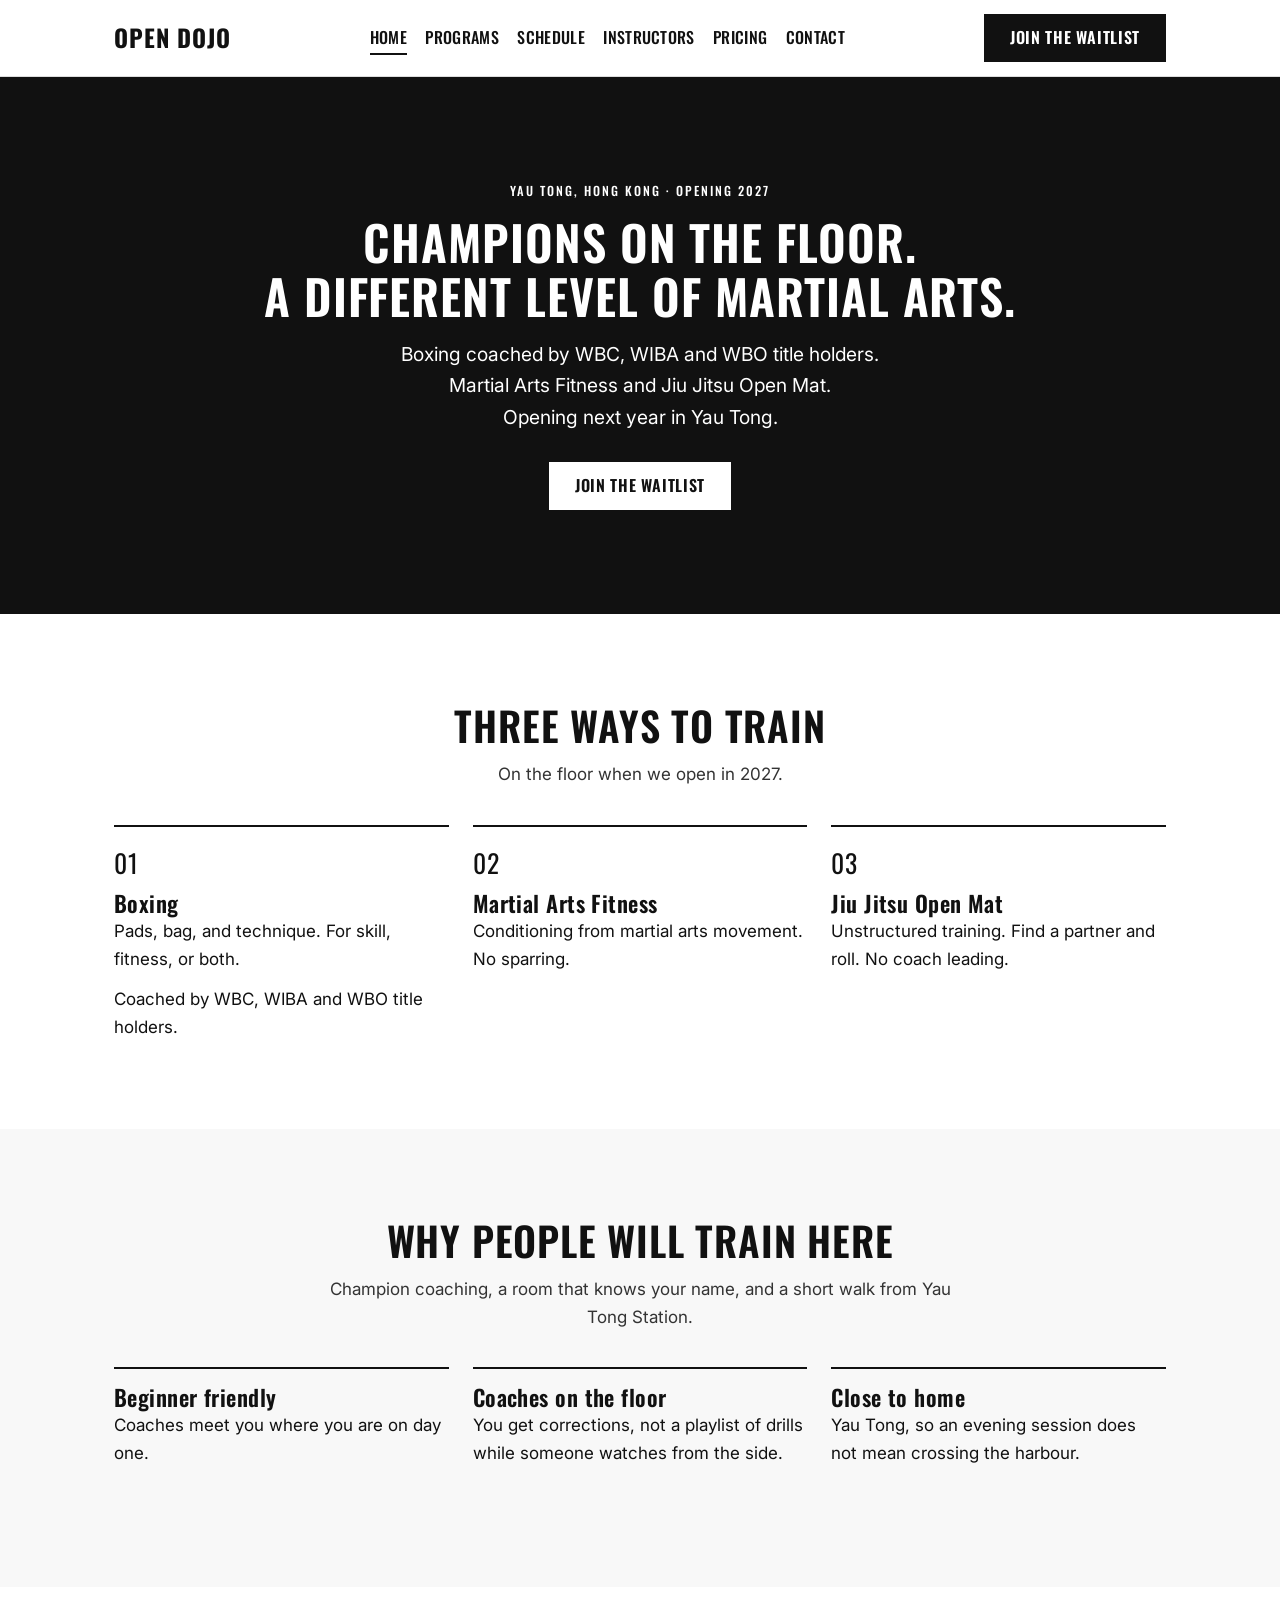
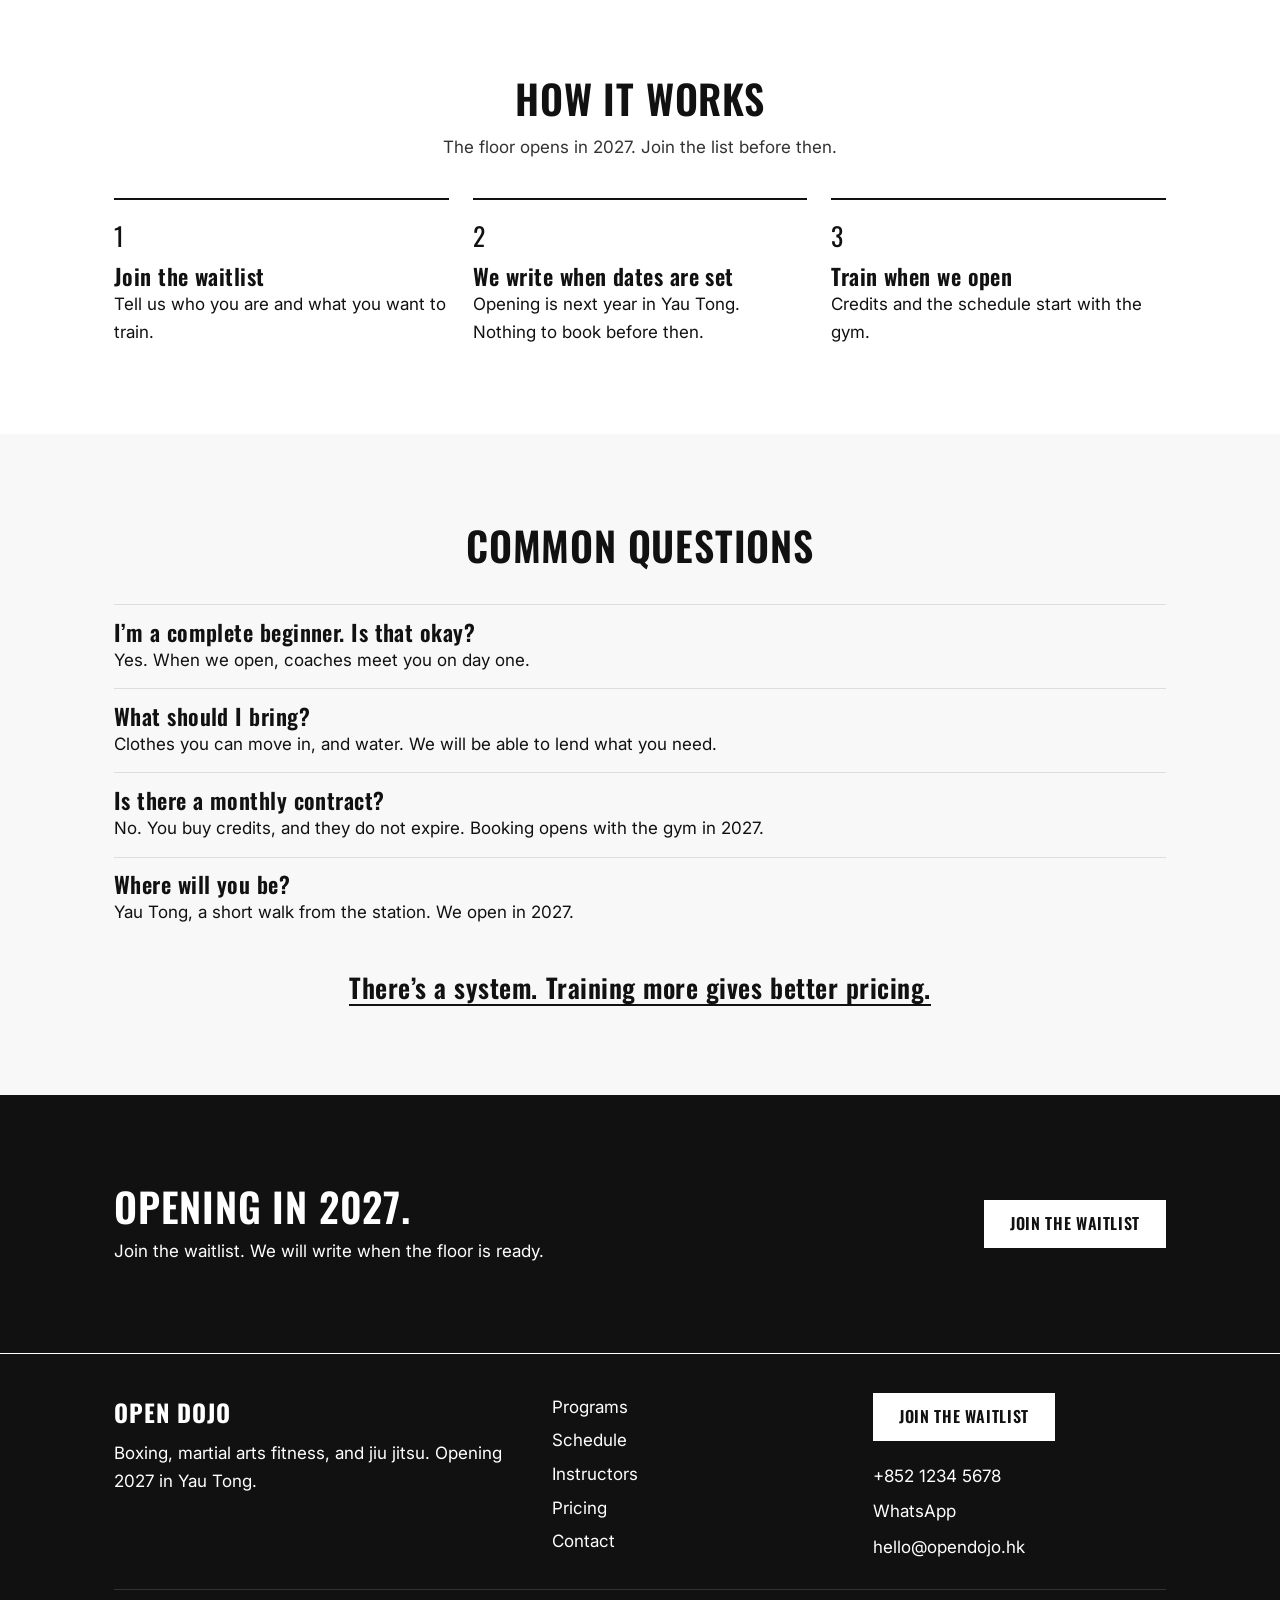
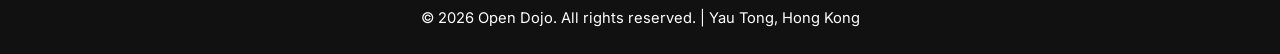
==== commit 34460a31: "Add the champion line under Boxing and clarify Open Mat." ====
--- a/index.html
+++ b/index.html
@@ -46,6 +46,7 @@
             <span class="who-num">01</span>
             <h3>Boxing</h3>
             <p>Pads, bag, and technique. For skill, fitness, or both.</p>
+            <p>Coached by WBC, WIBA and WBO title holders.</p>
           </article>
           <article class="who">
             <span class="who-num">02</span>
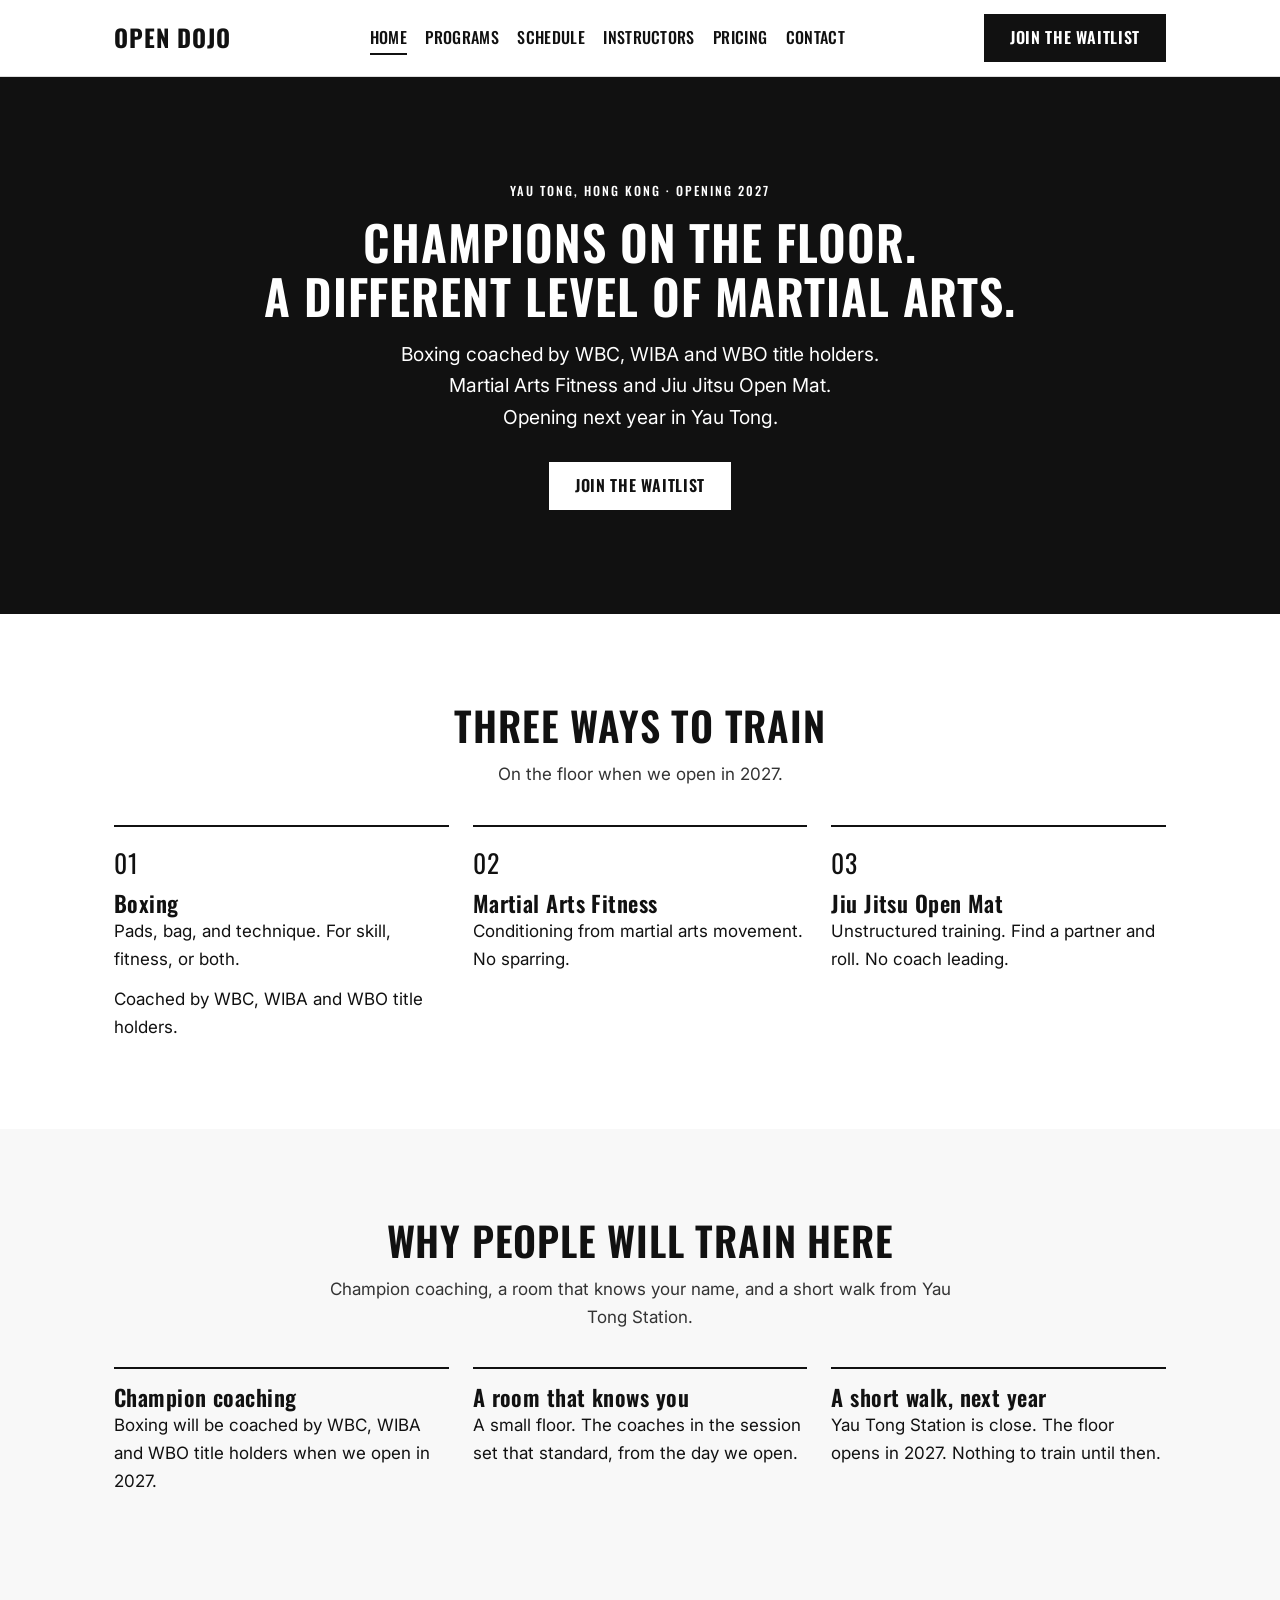
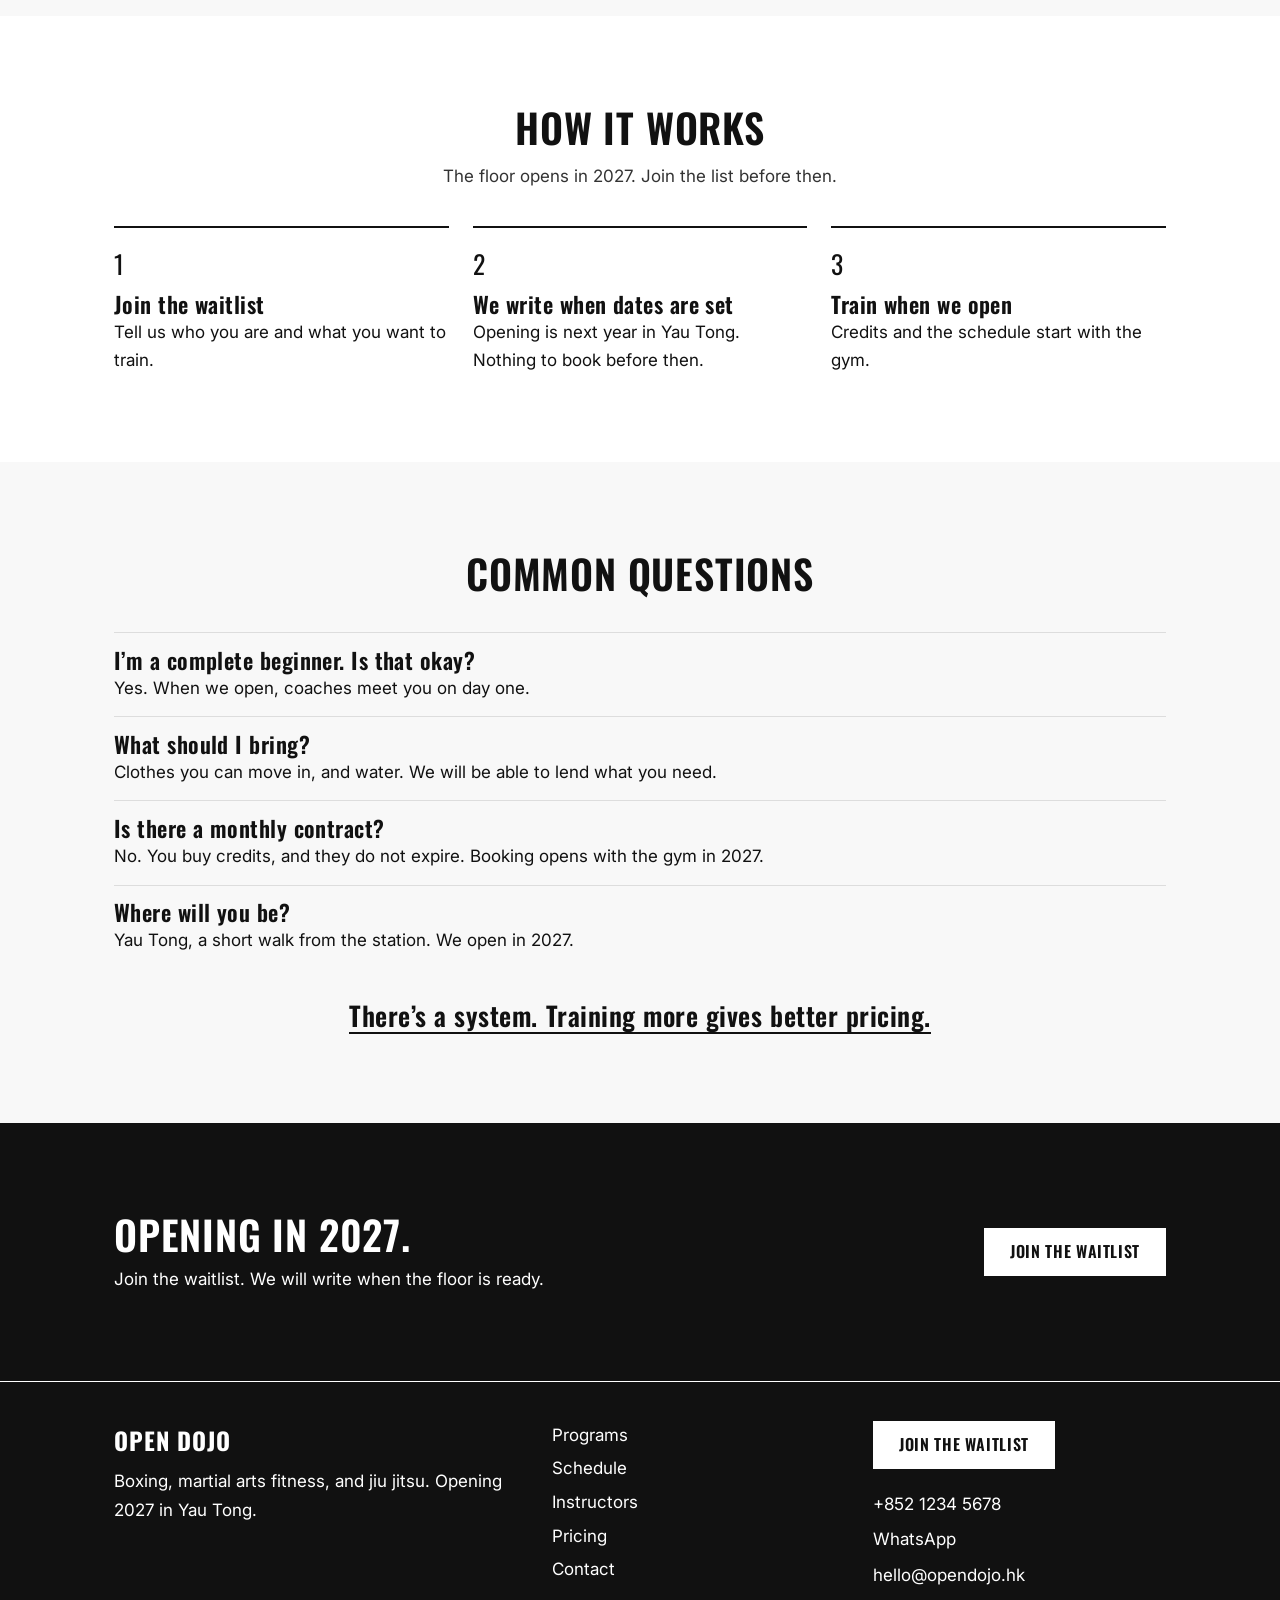
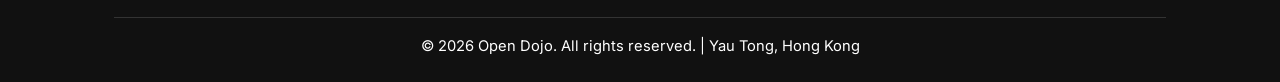
==== commit 4dd31c38: "Strengthen champion coaching and planned pricing language." ====
--- a/index.html
+++ b/index.html
@@ -70,16 +70,16 @@
         </div>
         <div class="reasons">
           <article class="reason">
-            <h3>Beginner friendly</h3>
-            <p>Coaches meet you where you are on day one.</p>
+            <h3>Champion coaching</h3>
+            <p>Boxing will be coached by WBC, WIBA and WBO title holders when we open in 2027.</p>
           </article>
           <article class="reason">
-            <h3>Coaches on the floor</h3>
-            <p>You get corrections, not a playlist of drills while someone watches from the side.</p>
+            <h3>A room that knows you</h3>
+            <p>A small floor. The coaches in the session set that standard, from the day we open.</p>
           </article>
           <article class="reason">
-            <h3>Close to home</h3>
-            <p>Yau Tong, so an evening session does not mean crossing the harbour.</p>
+            <h3>A short walk, next year</h3>
+            <p>Yau Tong Station is close. The floor opens in 2027. Nothing to train until then.</p>
           </article>
         </div>
       </div>
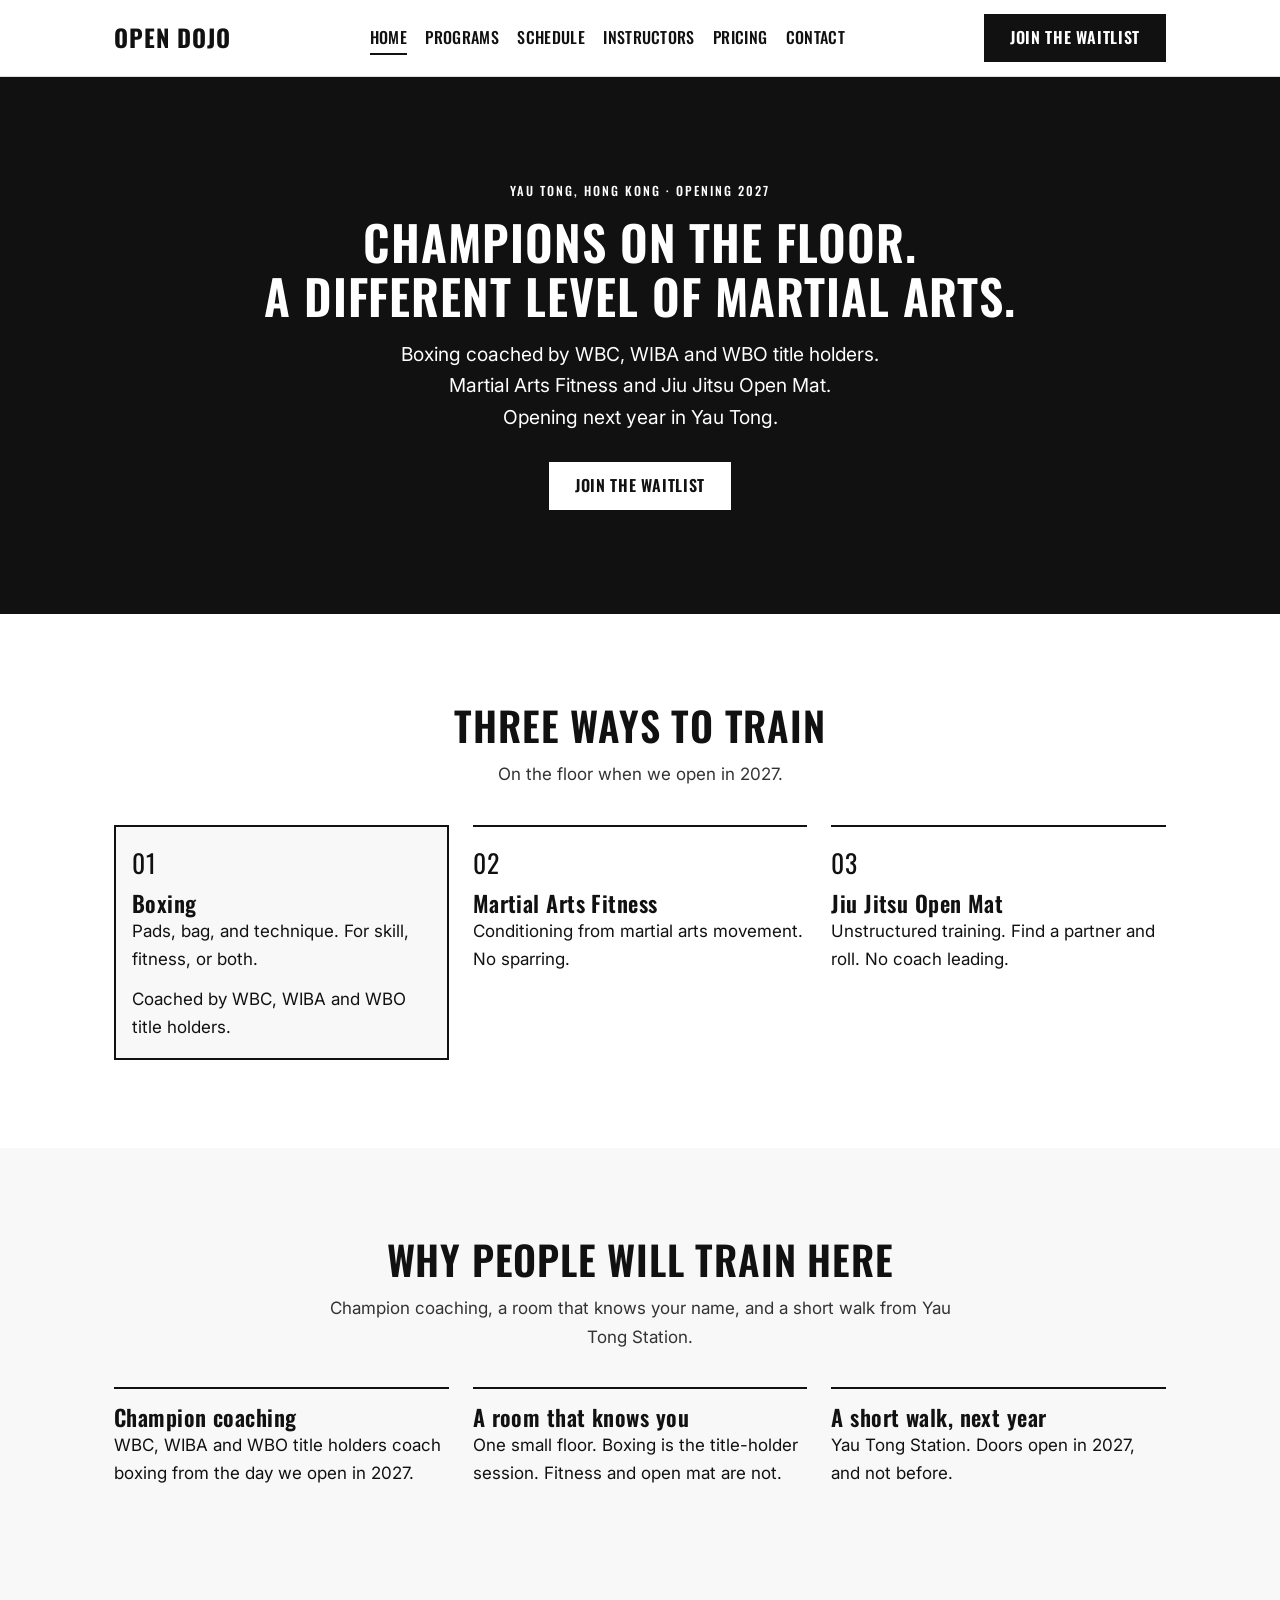
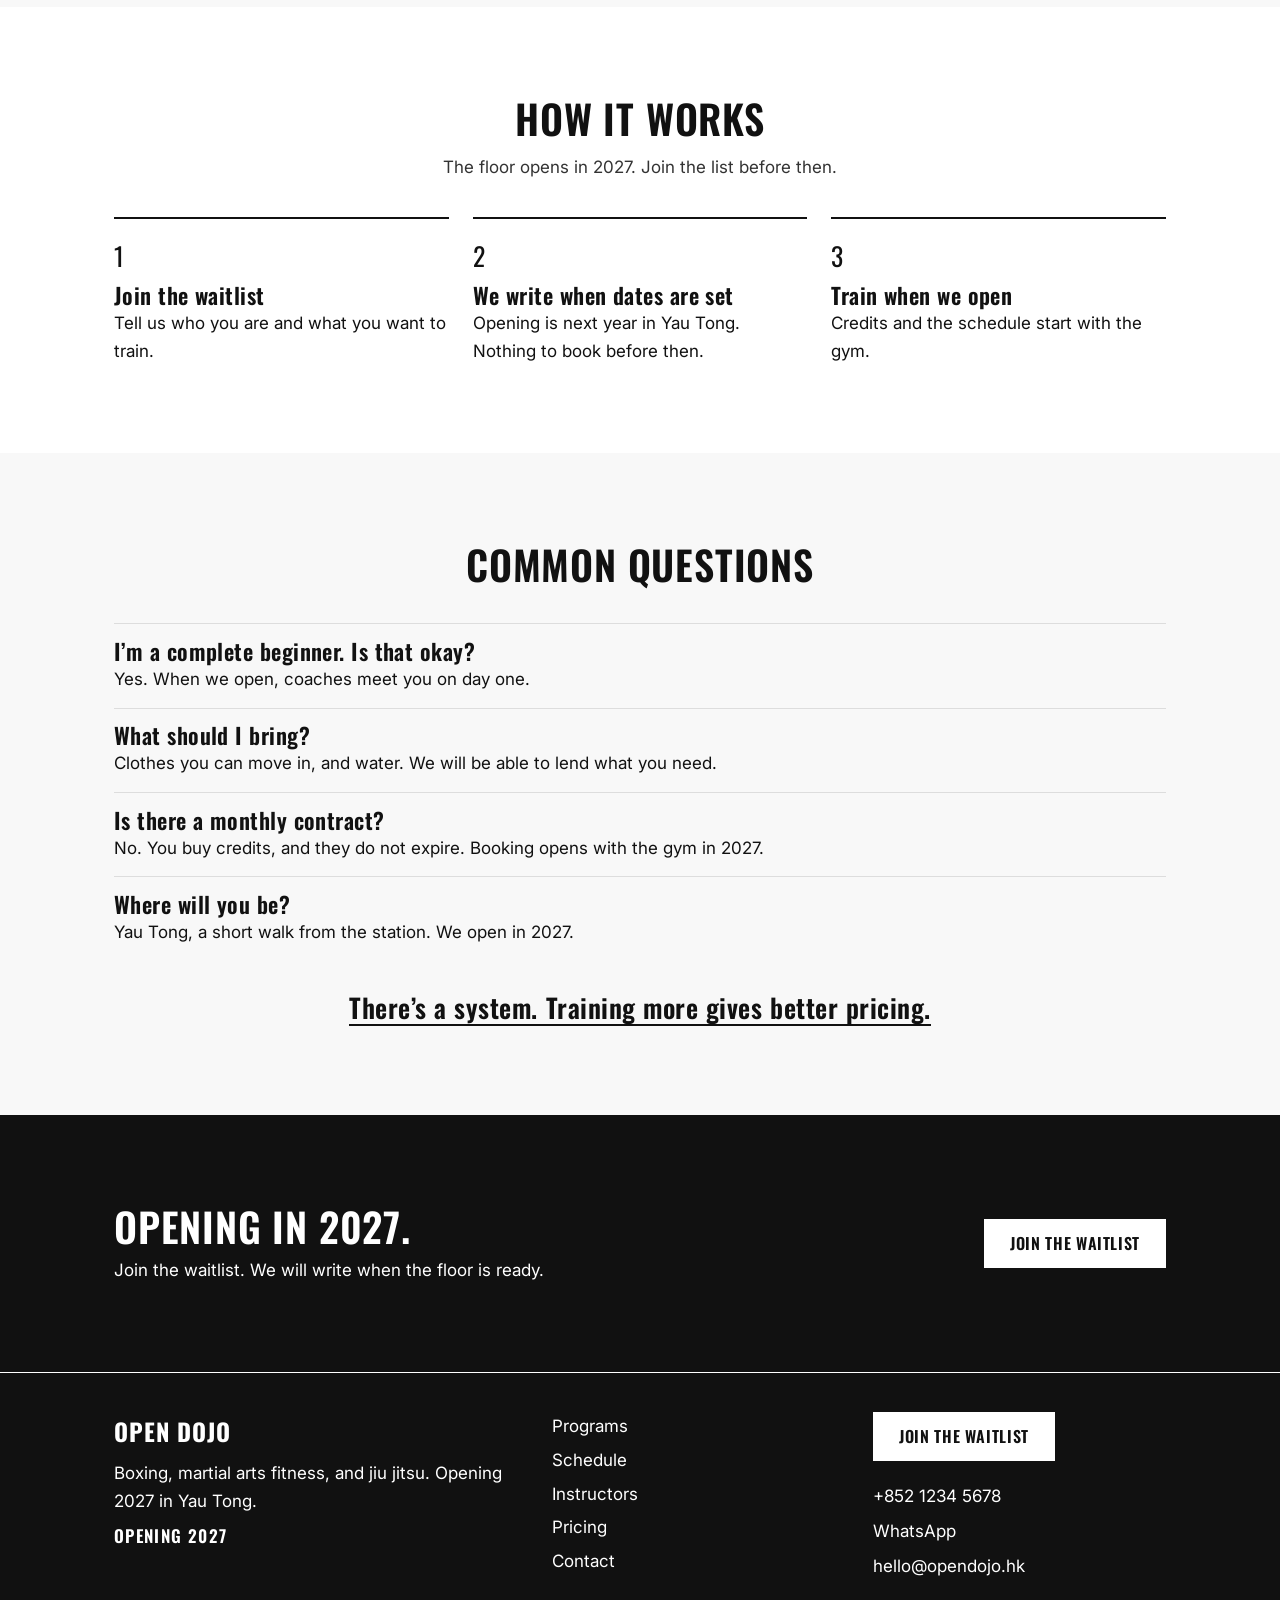
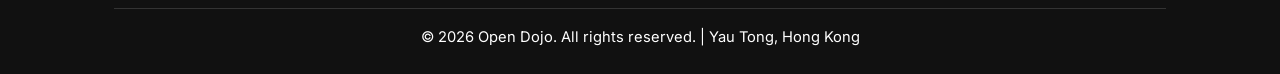
==== commit 4b256155: "Show Sunday’s longer open mat and sharpen the 2027 notes." ====
--- a/index.html
+++ b/index.html
@@ -42,7 +42,7 @@
           <p class="lede">On the floor when we open in 2027.</p>
         </div>
         <div class="who-grid">
-          <article class="who">
+          <article class="who who-lead">
             <span class="who-num">01</span>
             <h3>Boxing</h3>
             <p>Pads, bag, and technique. For skill, fitness, or both.</p>
@@ -71,15 +71,15 @@
         <div class="reasons">
           <article class="reason">
             <h3>Champion coaching</h3>
-            <p>Boxing will be coached by WBC, WIBA and WBO title holders when we open in 2027.</p>
+            <p>WBC, WIBA and WBO title holders coach boxing from the day we open in 2027.</p>
           </article>
           <article class="reason">
             <h3>A room that knows you</h3>
-            <p>A small floor. The coaches in the session set that standard, from the day we open.</p>
+            <p>One small floor. Boxing is the title-holder session. Fitness and open mat are not.</p>
           </article>
           <article class="reason">
             <h3>A short walk, next year</h3>
-            <p>Yau Tong Station is close. The floor opens in 2027. Nothing to train until then.</p>
+            <p>Yau Tong Station. Doors open in 2027, and not before.</p>
           </article>
         </div>
       </div>
@@ -157,6 +157,7 @@
         <div class="footer-brand">
           <a class="logo" href="index.html">Open Dojo</a>
           <p>Boxing, martial arts fitness, and jiu jitsu. Opening 2027 in Yau Tong.</p>
+          <p class="footer-open">Opening 2027</p>
         </div>
         <ul class="footer-links">
           <li><a href="programs.html">Programs</a></li>
--- a/styles.css
+++ b/styles.css
@@ -430,6 +430,16 @@
   border-color: var(--ink);
 }
 
+.card-lead {
+  border: 2px solid var(--ink);
+  background: var(--wash);
+}
+
+.card-lead .role {
+  font-size: 1.2rem;
+  font-weight: 600;
+}
+
 .card h3,
 .card p,
 .card ul {
@@ -572,6 +582,12 @@
   text-align: left;
 }
 
+.who-lead {
+  background: var(--wash);
+  border: 2px solid var(--ink);
+  padding: 0.9rem 1rem 1.1rem;
+}
+
 .who-num {
   display: block;
   font-family: 'Oswald', sans-serif;
@@ -615,10 +631,19 @@
 
 /* Schedule */
 
+.schedule-note {
+  margin-bottom: 1rem;
+  font-family: 'Oswald', sans-serif;
+  font-weight: 500;
+  letter-spacing: 0.06em;
+  text-transform: uppercase;
+}
+
 .table-scroll {
   overflow-x: auto;
   -webkit-overflow-scrolling: touch;
   border: 1px solid var(--ink);
+  overscroll-behavior-x: contain;
 }
 
 .schedule {
@@ -678,6 +703,10 @@
 
 .schedule td.is-openmat {
   box-shadow: inset 0 0 0 1px #fff;
+}
+
+.schedule td[rowspan] {
+  vertical-align: middle;
 }
 
 .schedule td.is-boxing,
@@ -1079,6 +1108,13 @@
   margin-top: 0.45rem;
 }
 
+.footer-open {
+  font-family: 'Oswald', sans-serif;
+  font-weight: 600;
+  letter-spacing: 0.08em;
+  text-transform: uppercase;
+}
+
 .footer-links {
   list-style: none;
   display: grid;
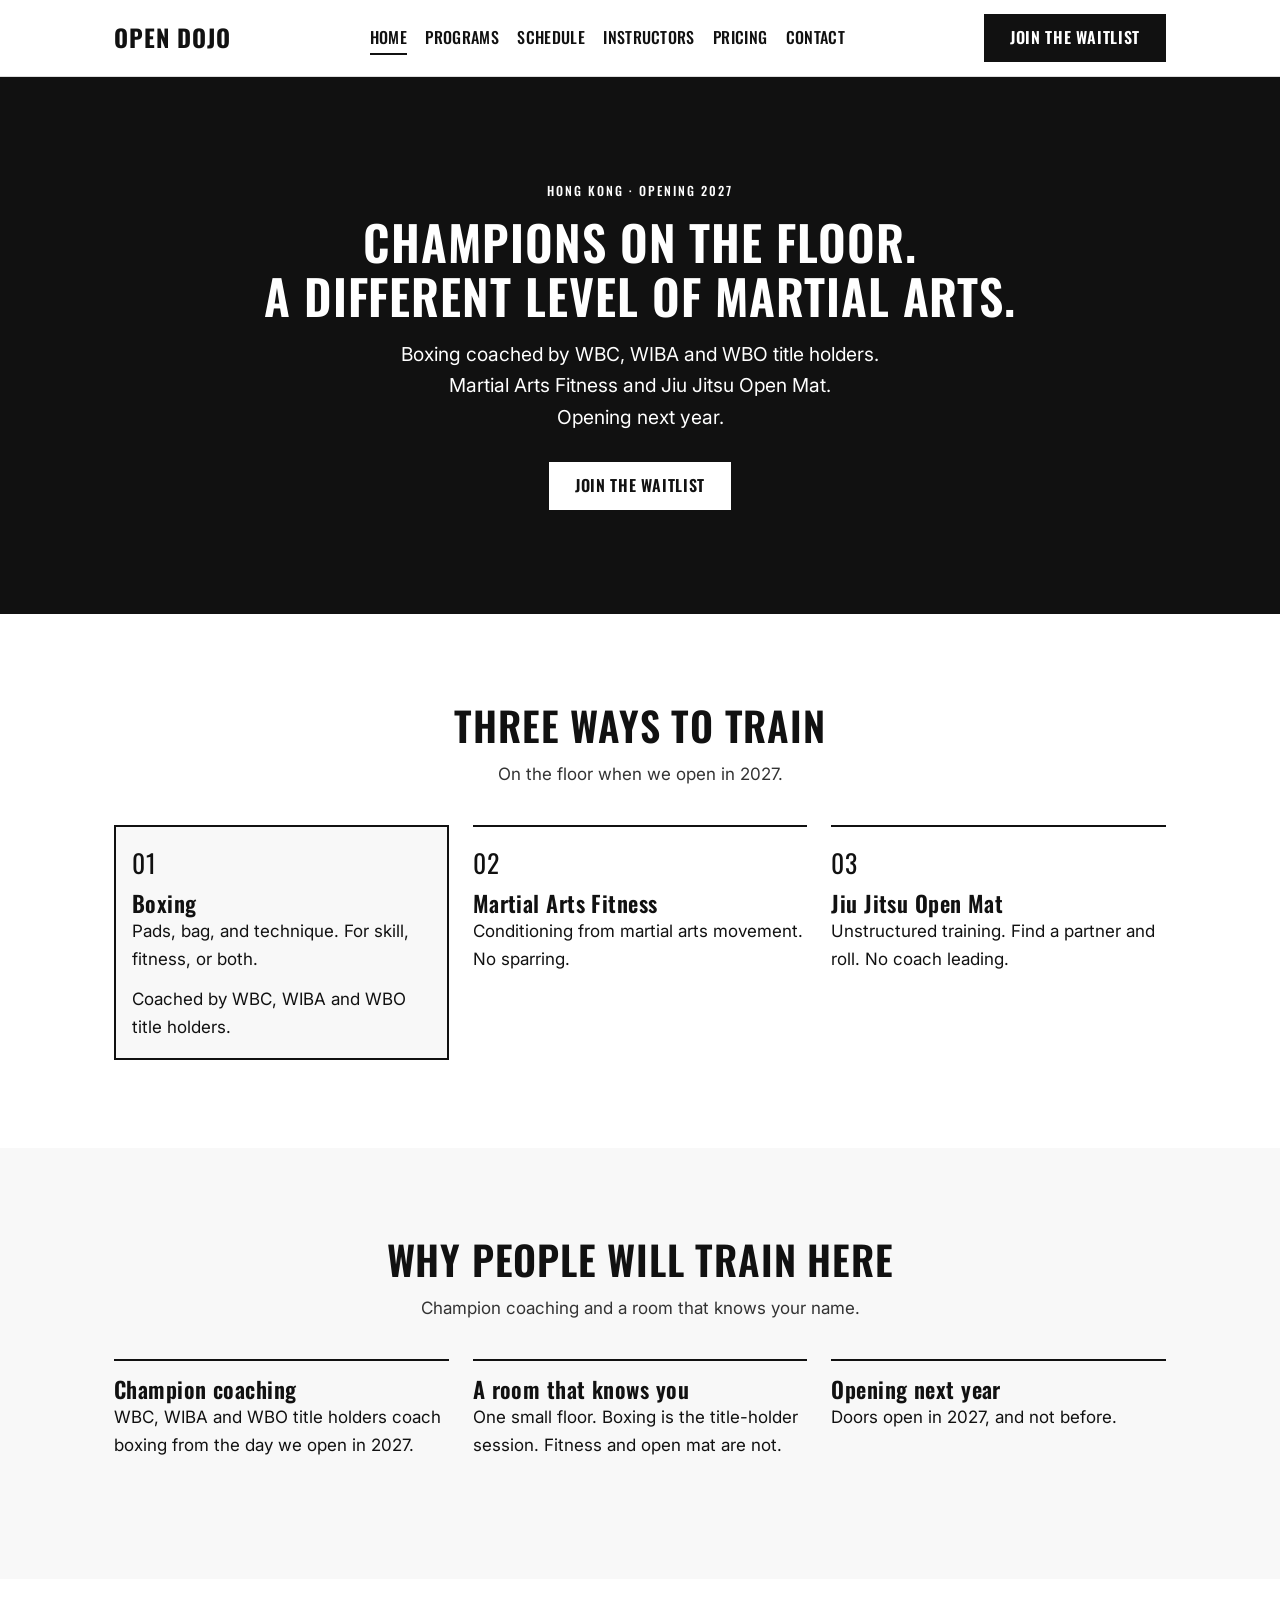
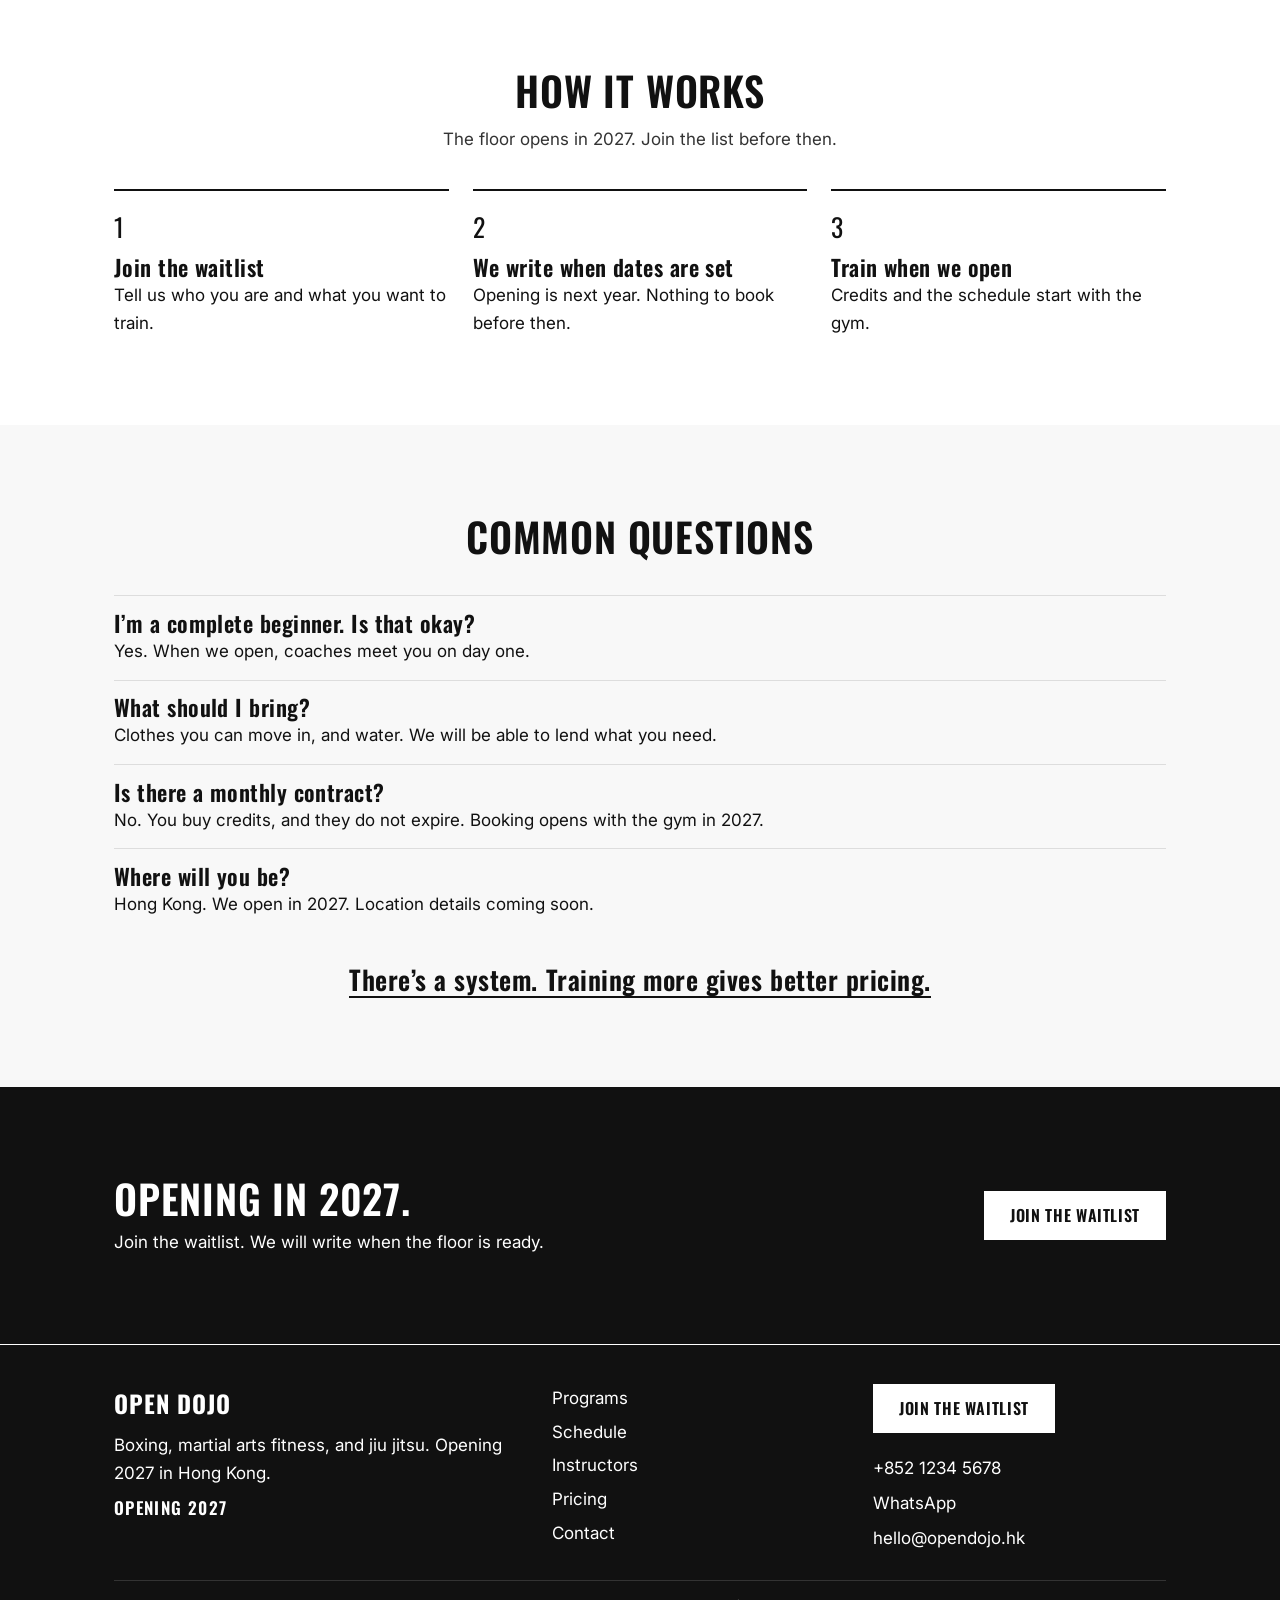
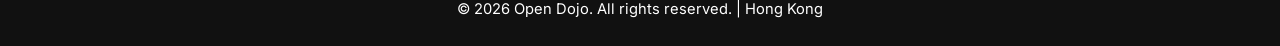
==== commit b8f4b52e: "Remove all Yau Tong references. Location TBD. Update to Hong Kong only." ====
--- a/index.html
+++ b/index.html
@@ -3,8 +3,8 @@
 <head>
   <meta charset="UTF-8">
   <meta name="viewport" content="width=device-width, initial-scale=1.0">
-  <meta name="description" content="Open Dojo opens in Yau Tong in 2027. Boxing coached by WBC, WIBA and WBO title holders. Martial Arts Fitness and Jiu Jitsu Open Mat.">
-  <title>Open Dojo | Martial Arts Gym, Yau Tong</title>
+  <meta name="description" content="Open Dojo opens in Hong Kong in 2027. Boxing coached by WBC, WIBA and WBO title holders. Martial Arts Fitness and Jiu Jitsu Open Mat.">
+  <title>Open Dojo | Martial Arts Gym</title>
   <link rel="stylesheet" href="styles.css">
 </head>
 <body>
@@ -28,9 +28,9 @@
   <main id="main">
     <section class="hero">
       <div class="container">
-        <p class="eyebrow">Yau Tong, Hong Kong · Opening 2027</p>
+        <p class="eyebrow">Hong Kong · Opening 2027</p>
         <h1 class="hero-split"><span>Champions on the floor.</span><span>A different level of martial arts.</span></h1>
-        <p class="hero-text">Boxing coached by WBC, WIBA and WBO title holders.<br>Martial Arts Fitness and Jiu Jitsu Open Mat.<br>Opening next year in Yau Tong.</p>
+        <p class="hero-text">Boxing coached by WBC, WIBA and WBO title holders.<br>Martial Arts Fitness and Jiu Jitsu Open Mat.<br>Opening next year.</p>
         <a class="btn btn-light" href="contact.html">Join the Waitlist</a>
       </div>
     </section>
@@ -66,7 +66,7 @@
       <div class="container">
         <div class="section-head">
           <h2>Why People Will Train Here</h2>
-          <p class="lede">Champion coaching, a room that knows your name, and a short walk from Yau Tong Station.</p>
+          <p class="lede">Champion coaching and a room that knows your name.</p>
         </div>
         <div class="reasons">
           <article class="reason">
@@ -78,8 +78,8 @@
             <p>One small floor. Boxing is the title-holder session. Fitness and open mat are not.</p>
           </article>
           <article class="reason">
-            <h3>A short walk, next year</h3>
-            <p>Yau Tong Station. Doors open in 2027, and not before.</p>
+            <h3>Opening next year</h3>
+            <p>Doors open in 2027, and not before.</p>
           </article>
         </div>
       </div>
@@ -100,7 +100,7 @@
           <article class="who">
             <span class="who-num">2</span>
             <h3>We write when dates are set</h3>
-            <p>Opening is next year in Yau Tong. Nothing to book before then.</p>
+            <p>Opening is next year. Nothing to book before then.</p>
           </article>
           <article class="who">
             <span class="who-num">3</span>
@@ -131,7 +131,7 @@
           </div>
           <div>
             <h3>Where will you be?</h3>
-            <p>Yau Tong, a short walk from the station. We open in 2027.</p>
+            <p>Hong Kong. We open in 2027. Location details coming soon.</p>
           </div>
         </div>
         <p class="pricing-bridge"><a href="pricing.html">There’s a system. Training more gives better pricing.</a></p>
@@ -156,7 +156,7 @@
       <div class="footer-inner">
         <div class="footer-brand">
           <a class="logo" href="index.html">Open Dojo</a>
-          <p>Boxing, martial arts fitness, and jiu jitsu. Opening 2027 in Yau Tong.</p>
+          <p>Boxing, martial arts fitness, and jiu jitsu. Opening 2027 in Hong Kong.</p>
           <p class="footer-open">Opening 2027</p>
         </div>
         <ul class="footer-links">
@@ -173,7 +173,7 @@
           <p><a href="mailto:hello@opendojo.hk">hello@opendojo.hk</a></p>
         </div>
       </div>
-      <p class="footer-legal">&copy; 2026 Open Dojo. All rights reserved. | Yau Tong, Hong Kong</p>
+      <p class="footer-legal">&copy; 2026 Open Dojo. All rights reserved. | Hong Kong</p>
     </div>
   </footer>
 </body>
--- a/styles.css
+++ b/styles.css
@@ -880,52 +880,58 @@
   text-transform: none;
 }
 
-.rate-seq {
-  display: grid;
-  grid-template-columns: repeat(5, minmax(0, 1fr));
-  margin: 0;
+.credit-note {
+  margin: 0.85rem auto 0;
+  max-width: 40rem;
+}
+
+.money-rates {
+  list-style: none;
+  margin: 0.85rem 0 1.15rem;
   padding: 0;
-  list-style: none;
-  border: 1px solid var(--ink);
-  background: var(--paper);
-}
-
-.rate-seq li {
-  padding: 0.85rem 0.3rem;
-  text-align: center;
-  border-left: 1px solid var(--ink);
-}
-
-.rate-seq li:first-child {
-  border-left: none;
-  background: var(--ink);
-  color: var(--paper);
-}
-
-.rate-seq span {
-  display: block;
-  font-family: 'Oswald', sans-serif;
-  font-weight: 500;
-  font-size: 0.75rem;
-  letter-spacing: 0.08em;
-  text-transform: uppercase;
-}
-
-.rate-seq strong {
-  display: block;
-  margin-top: 0.3rem;
+  max-width: 34rem;
+}
+
+.money-rates li {
+  display: flex;
+  align-items: baseline;
+  justify-content: space-between;
+  gap: 1rem;
+  padding: 0.75rem 0;
+  border-top: 1px solid var(--ink);
+}
+
+.money-rates li:last-child {
+  border-bottom: 1px solid var(--ink);
+}
+
+.money-rates strong {
   font-family: 'Oswald', sans-serif;
   font-weight: 600;
-  font-size: clamp(1.35rem, 3vw, 2.1rem);
+  font-size: clamp(1.7rem, 4.5vw, 2.35rem);
   line-height: 1;
-}
-
-.rate-seq .rate-unit {
-  font-family: 'Inter', sans-serif;
-  font-size: 0.75rem;
-  font-weight: 400;
-  letter-spacing: 0;
-  text-transform: none;
+  letter-spacing: 0.02em;
+}
+
+.money-rates-week li:first-child strong {
+  font-size: clamp(2.15rem, 6vw, 3rem);
+}
+
+.money-rates span {
+  color: var(--muted);
+  text-align: right;
+}
+
+@media (max-width: 22rem) {
+  .money-rates li {
+    flex-direction: column;
+    align-items: flex-start;
+    gap: 0.15rem;
+  }
+
+  .money-rates span {
+    text-align: left;
+  }
 }
 
 .worked {
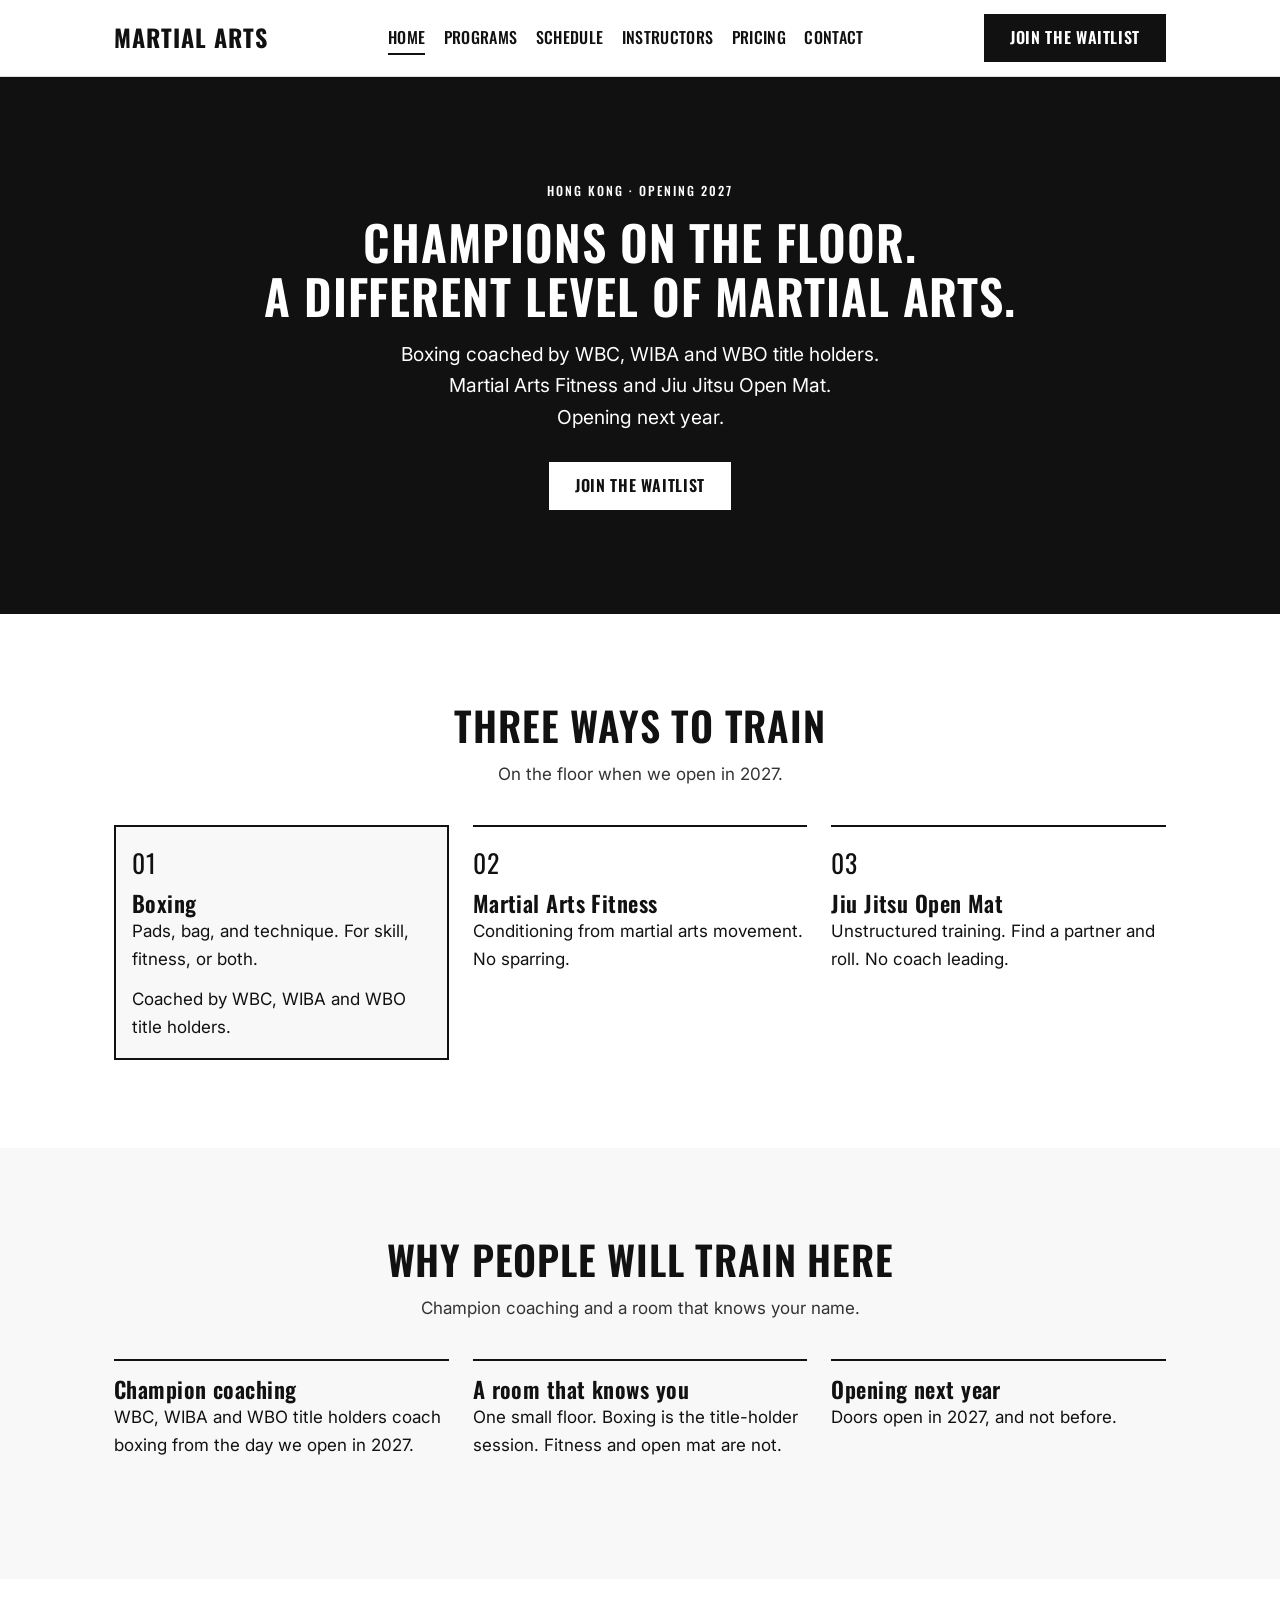
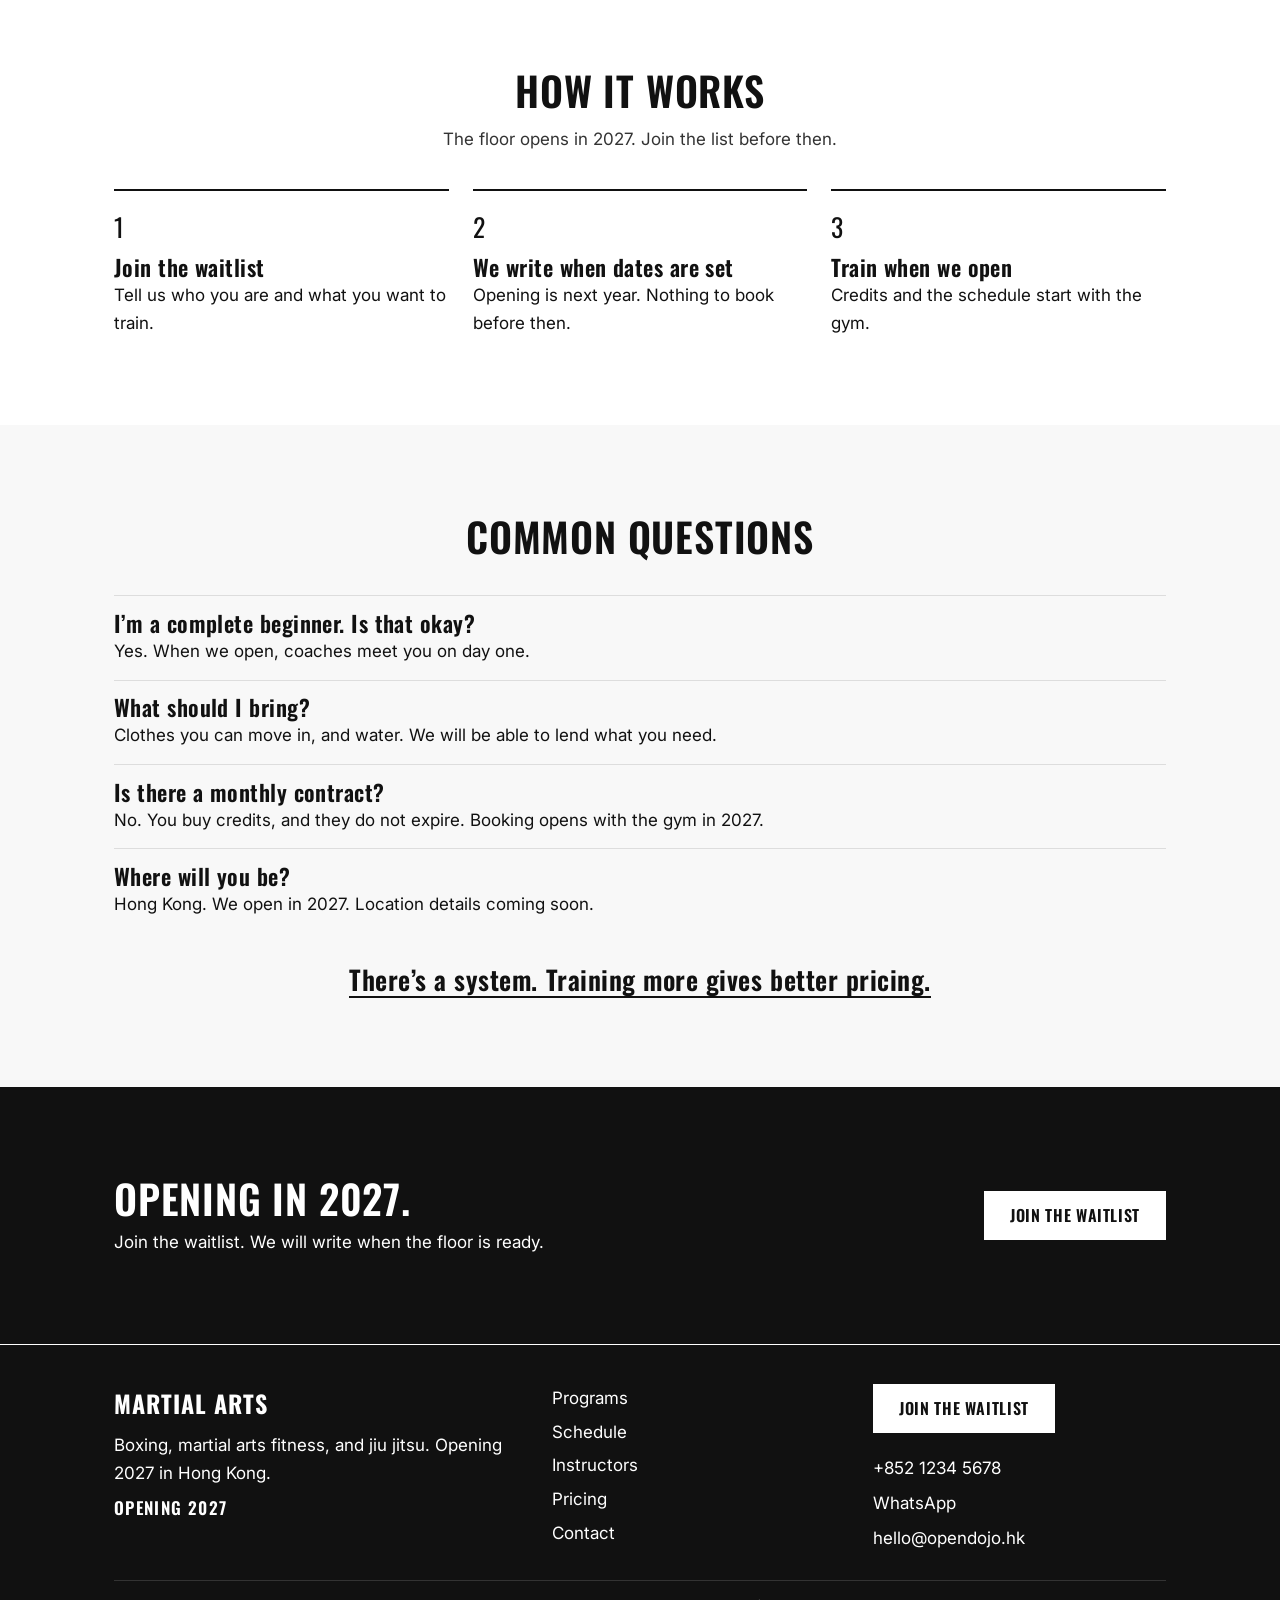
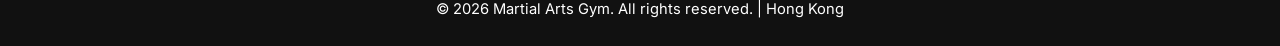
==== commit a4ec4b0f: "Remove Open Dojo name. Use generic branding until new name is set." ====
--- a/index.html
+++ b/index.html
@@ -3,15 +3,15 @@
 <head>
   <meta charset="UTF-8">
   <meta name="viewport" content="width=device-width, initial-scale=1.0">
-  <meta name="description" content="Open Dojo opens in Hong Kong in 2027. Boxing coached by WBC, WIBA and WBO title holders. Martial Arts Fitness and Jiu Jitsu Open Mat.">
-  <title>Open Dojo | Martial Arts Gym</title>
+  <meta name="description" content="Martial arts gym opening in Hong Kong in 2027. Boxing coached by WBC, WIBA and WBO title holders. Martial Arts Fitness and Jiu Jitsu Open Mat.">
+  <title>Martial Arts Gym | Opening 2027</title>
   <link rel="stylesheet" href="styles.css">
 </head>
 <body>
   <a class="skip" href="#main">Skip to content</a>
   <header>
     <nav aria-label="Primary">
-      <a class="logo" href="index.html">Open Dojo</a>
+      <a class="logo" href="index.html">Martial Arts</a>
       <input class="nav-toggle" type="checkbox" id="nav-toggle">
       <label class="nav-summary" for="nav-toggle"><span class="menu-open">Menu</span><span class="menu-close">Close</span></label>
       <a class="btn nav-cta" href="contact.html">Join the Waitlist</a>
@@ -155,7 +155,7 @@
     <div class="container">
       <div class="footer-inner">
         <div class="footer-brand">
-          <a class="logo" href="index.html">Open Dojo</a>
+          <a class="logo" href="index.html">Martial Arts</a>
           <p>Boxing, martial arts fitness, and jiu jitsu. Opening 2027 in Hong Kong.</p>
           <p class="footer-open">Opening 2027</p>
         </div>
@@ -173,7 +173,7 @@
           <p><a href="mailto:hello@opendojo.hk">hello@opendojo.hk</a></p>
         </div>
       </div>
-      <p class="footer-legal">&copy; 2026 Open Dojo. All rights reserved. | Hong Kong</p>
+      <p class="footer-legal">&copy; 2026 Martial Arts Gym. All rights reserved. | Hong Kong</p>
     </div>
   </footer>
 </body>
